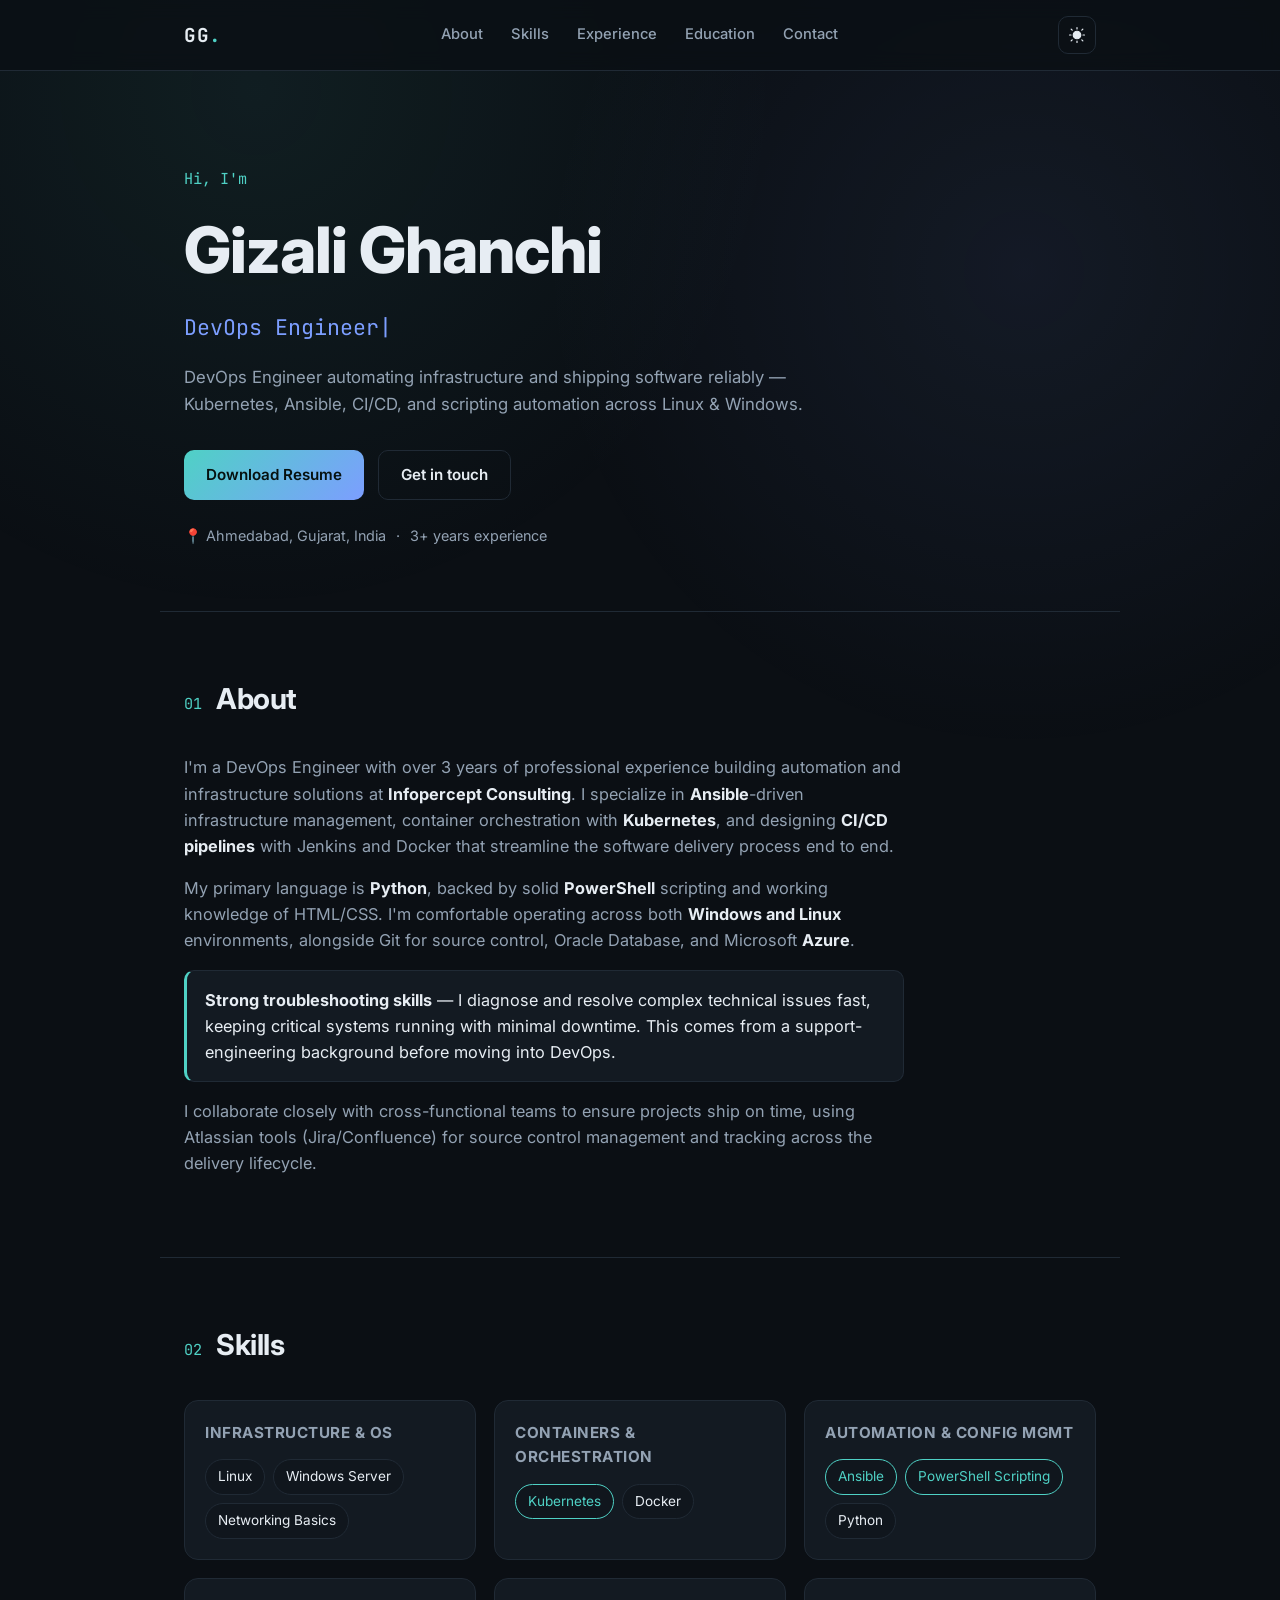
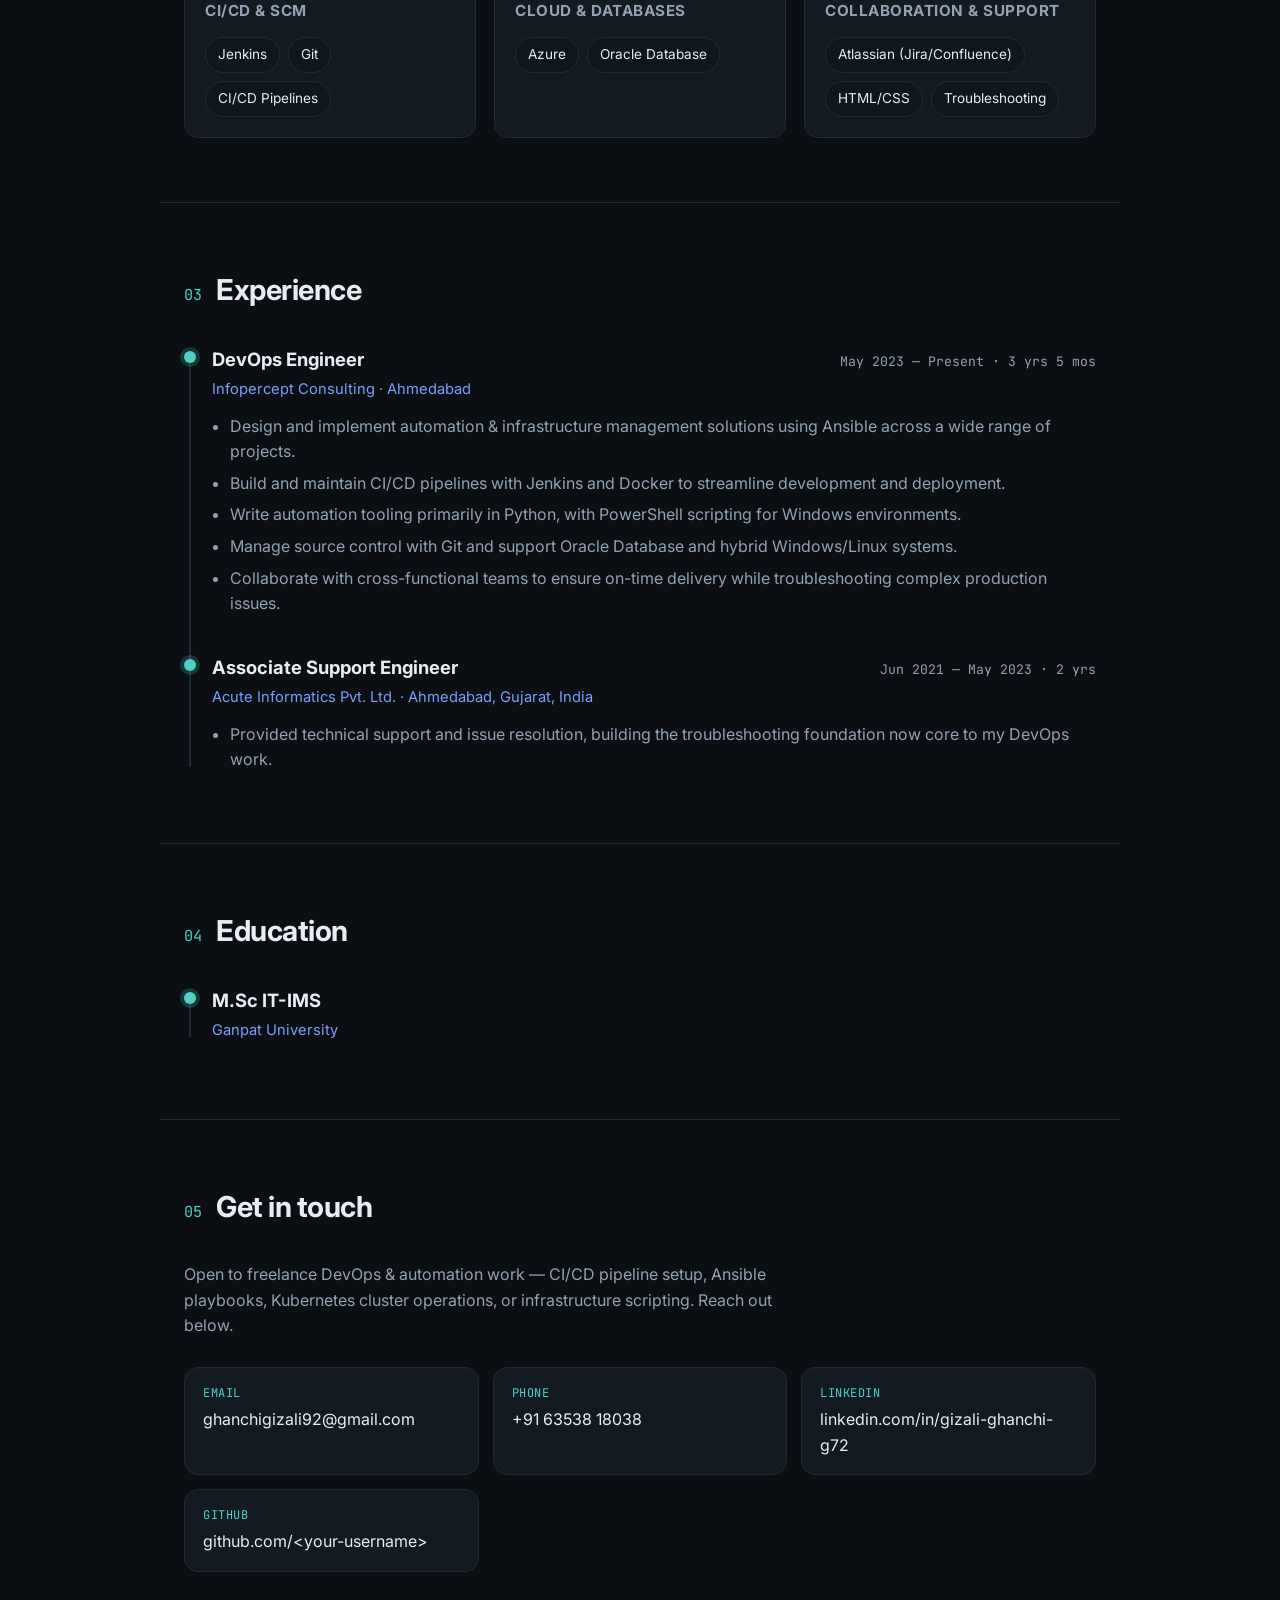
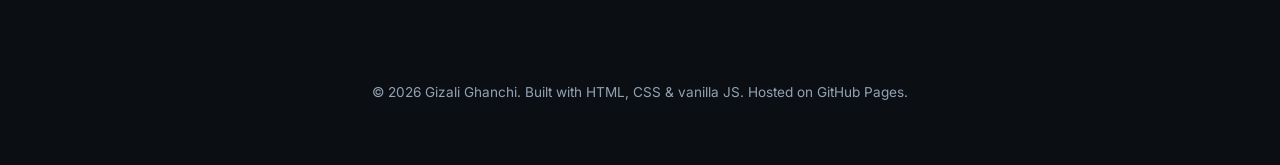
==== index.html @ 367d2f90 "Added portfolio" ====
<!DOCTYPE html>
<html lang="en">
<head>
<meta charset="UTF-8">
<meta name="viewport" content="width=device-width, initial-scale=1.0">
<title>Gizali Ghanchi — DevOps Engineer</title>
<meta name="description" content="Gizali Ghanchi — DevOps Engineer specializing in Kubernetes, Ansible, CI/CD and infrastructure automation.">
<link rel="icon" href="data:,">
<link rel="preconnect" href="https://fonts.googleapis.com">
<link rel="preconnect" href="https://fonts.gstatic.com" crossorigin>
<link href="https://fonts.googleapis.com/css2?family=Inter:wght@400;500;600;700;800&family=JetBrains+Mono:wght@500&display=swap" rel="stylesheet">
<link rel="stylesheet" href="style.css">
</head>
<body>

<div class="bg-grid" aria-hidden="true"></div>

<header class="nav" id="nav">
  <div class="nav-inner">
    <a href="#top" class="logo">GG<span class="dot">.</span></a>
    <nav class="links" id="navLinks">
      <a href="#about">About</a>
      <a href="#skills">Skills</a>
      <a href="#experience">Experience</a>
      <a href="#education">Education</a>
      <a href="#contact">Contact</a>
    </nav>
    <div class="nav-actions">
      <button class="theme-toggle" id="themeToggle" aria-label="Toggle theme" title="Toggle theme">
        <svg class="icon-sun" viewBox="0 0 24 24" width="18" height="18"><path fill="currentColor" d="M12 4V2m0 20v-2M4 12H2m20 0h-2M5.6 5.6L4.2 4.2m15.6 15.6-1.4-1.4M5.6 18.4l-1.4 1.4M19.8 4.2l-1.4 1.4M12 17a5 5 0 1 0 0-10 5 5 0 0 0 0 10Z" stroke="currentColor" stroke-width="1.6" fill="none" stroke-linecap="round"/></svg>
        <svg class="icon-moon" viewBox="0 0 24 24" width="18" height="18"><path fill="currentColor" d="M21 12.8A9 9 0 1 1 11.2 3a7 7 0 0 0 9.8 9.8Z"/></svg>
      </button>
      <button class="hamburger" id="hamburger" aria-label="Menu">
        <span></span><span></span><span></span>
      </button>
    </div>
  </div>
</header>

<main>
  <section class="hero" id="top">
    <div class="hero-inner">
      <p class="eyebrow reveal">Hi, I'm</p>
      <h1 class="reveal">Gizali Ghanchi</h1>
      <p class="role reveal">
        <span class="typed" id="typed"></span><span class="cursor">|</span>
      </p>
      <p class="tagline reveal">
        DevOps Engineer automating infrastructure and shipping software reliably —
        Kubernetes, Ansible, CI/CD, and scripting automation across Linux &amp; Windows.
      </p>
      <div class="hero-actions reveal">
        <a href="assets/resume.pdf" class="btn btn-primary" download>Download Resume</a>
        <a href="#contact" class="btn btn-ghost">Get in touch</a>
      </div>
      <div class="hero-meta reveal">
        <span>📍 Ahmedabad, Gujarat, India</span>
        <span>·</span>
        <span>3+ years experience</span>
      </div>
    </div>
  </section>

  <section class="section" id="about">
    <div class="section-head reveal">
      <span class="section-num">01</span>
      <h2>About</h2>
    </div>
    <div class="about-grid reveal">
      <p>
        I'm a DevOps Engineer with over 3 years of professional experience building automation
        and infrastructure solutions at <strong>Infopercept Consulting</strong>. I specialize in
        <strong>Ansible</strong>-driven infrastructure management, container orchestration with
        <strong>Kubernetes</strong>, and designing <strong>CI/CD pipelines</strong> with Jenkins and
        Docker that streamline the software delivery process end to end.
      </p>
      <p>
        My primary language is <strong>Python</strong>, backed by solid <strong>PowerShell</strong>
        scripting and working knowledge of HTML/CSS. I'm comfortable operating across both
        <strong>Windows and Linux</strong> environments, alongside Git for source control, Oracle
        Database, and Microsoft <strong>Azure</strong>.
      </p>
      <p class="highlight-box">
        <strong>Strong troubleshooting skills</strong> — I diagnose and resolve complex technical
        issues fast, keeping critical systems running with minimal downtime. This comes from a
        support-engineering background before moving into DevOps.
      </p>
      <p>
        I collaborate closely with cross-functional teams to ensure projects ship on time, using
        Atlassian tools (Jira/Confluence) for source control management and tracking across the
        delivery lifecycle.
      </p>
    </div>
  </section>

  <section class="section" id="skills">
    <div class="section-head reveal">
      <span class="section-num">02</span>
      <h2>Skills</h2>
    </div>
    <div class="skills-grid">
      <div class="skill-card reveal">
        <h3>Infrastructure &amp; OS</h3>
        <div class="pills">
          <span class="pill">Linux</span>
          <span class="pill">Windows Server</span>
          <span class="pill">Networking Basics</span>
        </div>
      </div>
      <div class="skill-card reveal">
        <h3>Containers &amp; Orchestration</h3>
        <div class="pills">
          <span class="pill pill-top">Kubernetes</span>
          <span class="pill">Docker</span>
        </div>
      </div>
      <div class="skill-card reveal">
        <h3>Automation &amp; Config Mgmt</h3>
        <div class="pills">
          <span class="pill pill-top">Ansible</span>
          <span class="pill pill-top">PowerShell Scripting</span>
          <span class="pill">Python</span>
        </div>
      </div>
      <div class="skill-card reveal">
        <h3>CI/CD &amp; SCM</h3>
        <div class="pills">
          <span class="pill">Jenkins</span>
          <span class="pill">Git</span>
          <span class="pill">CI/CD Pipelines</span>
        </div>
      </div>
      <div class="skill-card reveal">
        <h3>Cloud &amp; Databases</h3>
        <div class="pills">
          <span class="pill">Azure</span>
          <span class="pill">Oracle Database</span>
        </div>
      </div>
      <div class="skill-card reveal">
        <h3>Collaboration &amp; Support</h3>
        <div class="pills">
          <span class="pill">Atlassian (Jira/Confluence)</span>
          <span class="pill">HTML/CSS</span>
          <span class="pill">Troubleshooting</span>
        </div>
      </div>
    </div>
  </section>

  <section class="section" id="experience">
    <div class="section-head reveal">
      <span class="section-num">03</span>
      <h2>Experience</h2>
    </div>
    <div class="timeline">
      <div class="timeline-item reveal">
        <div class="timeline-dot"></div>
        <div class="timeline-content">
          <div class="timeline-top">
            <h3>DevOps Engineer</h3>
            <span class="timeline-date">May 2023 — Present · 3 yrs 5 mos</span>
          </div>
          <p class="timeline-org">Infopercept Consulting · Ahmedabad</p>
          <ul>
            <li>Design and implement automation &amp; infrastructure management solutions using Ansible across a wide range of projects.</li>
            <li>Build and maintain CI/CD pipelines with Jenkins and Docker to streamline development and deployment.</li>
            <li>Write automation tooling primarily in Python, with PowerShell scripting for Windows environments.</li>
            <li>Manage source control with Git and support Oracle Database and hybrid Windows/Linux systems.</li>
            <li>Collaborate with cross-functional teams to ensure on-time delivery while troubleshooting complex production issues.</li>
          </ul>
        </div>
      </div>
      <div class="timeline-item reveal">
        <div class="timeline-dot"></div>
        <div class="timeline-content">
          <div class="timeline-top">
            <h3>Associate Support Engineer</h3>
            <span class="timeline-date">Jun 2021 — May 2023 · 2 yrs</span>
          </div>
          <p class="timeline-org">Acute Informatics Pvt. Ltd. · Ahmedabad, Gujarat, India</p>
          <ul>
            <li>Provided technical support and issue resolution, building the troubleshooting foundation now core to my DevOps work.</li>
          </ul>
        </div>
      </div>
    </div>
  </section>

  <section class="section" id="education">
    <div class="section-head reveal">
      <span class="section-num">04</span>
      <h2>Education</h2>
    </div>
    <div class="timeline">
      <div class="timeline-item reveal">
        <div class="timeline-dot"></div>
        <div class="timeline-content">
          <div class="timeline-top">
            <h3>M.Sc IT-IMS</h3>
          </div>
          <p class="timeline-org">Ganpat University</p>
        </div>
      </div>
    </div>
  </section>

  <section class="section contact-section" id="contact">
    <div class="section-head reveal">
      <span class="section-num">05</span>
      <h2>Get in touch</h2>
    </div>
    <div class="contact-grid reveal">
      <p>
        Open to freelance DevOps &amp; automation work — CI/CD pipeline setup, Ansible playbooks,
        Kubernetes cluster operations, or infrastructure scripting. Reach out below.
      </p>
      <div class="contact-links">
        <a href="mailto:ghanchigizali92@gmail.com" class="contact-link">
          <span class="contact-label">Email</span>
          <span>ghanchigizali92@gmail.com</span>
        </a>
        <a href="tel:+916353818038" class="contact-link">
          <span class="contact-label">Phone</span>
          <span>+91 63538 18038</span>
        </a>
        <a href="https://www.linkedin.com/in/gizali-ghanchi-g72" target="_blank" rel="noopener" class="contact-link">
          <span class="contact-label">LinkedIn</span>
          <span>linkedin.com/in/gizali-ghanchi-g72</span>
        </a>
        <a href="https://github.com/" target="_blank" rel="noopener" class="contact-link">
          <span class="contact-label">GitHub</span>
          <span>github.com/&lt;your-username&gt;</span>
        </a>
      </div>
    </div>
  </section>
</main>

<footer class="footer">
  <p>© <span id="year"></span> Gizali Ghanchi. Built with HTML, CSS &amp; vanilla JS. Hosted on GitHub Pages.</p>
</footer>

<script src="script.js"></script>
</body>
</html>
---- style.css ----
:root {
  --bg: #0b0f14;
  --bg-alt: #10161d;
  --surface: #131a22;
  --border: #202a35;
  --text: #e7edf3;
  --text-dim: #93a2b3;
  --accent: #4fd1c5;
  --accent-2: #7c9eff;
  --radius: 14px;
  --max-width: 960px;
  --font: 'Inter', system-ui, -apple-system, Segoe UI, sans-serif;
  --mono: 'JetBrains Mono', 'Courier New', monospace;
}

[data-theme="light"] {
  --bg: #f7f9fb;
  --bg-alt: #ffffff;
  --surface: #ffffff;
  --border: #e2e8f0;
  --text: #12181f;
  --text-dim: #57687a;
  --accent: #0f9d8e;
  --accent-2: #3f5fd1;
}

* { box-sizing: border-box; }

html { scroll-behavior: smooth; }

body {
  margin: 0;
  background: var(--bg);
  color: var(--text);
  font-family: var(--font);
  line-height: 1.6;
  transition: background .25s ease, color .25s ease;
}

.bg-grid {
  position: fixed;
  inset: 0;
  z-index: -1;
  background-image:
    radial-gradient(circle at 20% 10%, rgba(79,209,197,.08), transparent 40%),
    radial-gradient(circle at 80% 30%, rgba(124,158,255,.08), transparent 40%);
  pointer-events: none;
}

a { color: inherit; text-decoration: none; }

/* Nav */
.nav {
  position: sticky;
  top: 0;
  z-index: 50;
  backdrop-filter: blur(10px);
  background: color-mix(in srgb, var(--bg) 80%, transparent);
  border-bottom: 1px solid var(--border);
}

.nav-inner {
  max-width: var(--max-width);
  margin: 0 auto;
  padding: 16px 24px;
  display: flex;
  align-items: center;
  justify-content: space-between;
}

.logo {
  font-family: var(--mono);
  font-weight: 700;
  font-size: 1.2rem;
  letter-spacing: .5px;
}

.logo .dot { color: var(--accent); }

.links {
  display: flex;
  gap: 28px;
}

.links a {
  font-size: .92rem;
  font-weight: 500;
  color: var(--text-dim);
  transition: color .2s ease;
}

.links a:hover { color: var(--text); }

.nav-actions { display: flex; align-items: center; gap: 8px; }

.theme-toggle, .hamburger {
  background: transparent;
  border: 1px solid var(--border);
  border-radius: 10px;
  width: 38px;
  height: 38px;
  display: flex;
  align-items: center;
  justify-content: center;
  cursor: pointer;
  color: var(--text);
}

.theme-toggle .icon-moon { display: none; }
[data-theme="light"] .theme-toggle .icon-sun { display: none; }
[data-theme="light"] .theme-toggle .icon-moon { display: block; }

.hamburger { display: none; flex-direction: column; gap: 4px; }
.hamburger span {
  width: 18px;
  height: 2px;
  background: var(--text);
  border-radius: 2px;
}

/* Hero */
.hero {
  max-width: var(--max-width);
  margin: 0 auto;
  padding: 96px 24px 64px;
}

.eyebrow {
  font-family: var(--mono);
  color: var(--accent);
  font-size: .95rem;
  margin: 0 0 8px;
}

.hero h1 {
  font-size: clamp(2.4rem, 6vw, 4rem);
  font-weight: 800;
  margin: 0 0 8px;
  letter-spacing: -1px;
}

.role {
  font-family: var(--mono);
  font-size: clamp(1rem, 2.4vw, 1.35rem);
  color: var(--accent-2);
  min-height: 1.6em;
  margin: 0 0 20px;
}

.cursor {
  animation: blink 1s step-end infinite;
  color: var(--accent-2);
}

@keyframes blink { 50% { opacity: 0; } }

.tagline {
  max-width: 620px;
  color: var(--text-dim);
  font-size: 1.05rem;
}

.hero-actions {
  display: flex;
  gap: 14px;
  margin: 32px 0 24px;
  flex-wrap: wrap;
}

.btn {
  padding: 12px 22px;
  border-radius: 10px;
  font-weight: 600;
  font-size: .95rem;
  transition: transform .15s ease, box-shadow .15s ease, background .15s ease;
  display: inline-flex;
  align-items: center;
  gap: 8px;
}

.btn-primary {
  background: linear-gradient(135deg, var(--accent), var(--accent-2));
  color: #06110f;
}

.btn-primary:hover { transform: translateY(-2px); box-shadow: 0 10px 24px -8px rgba(79,209,197,.5); }

.btn-ghost {
  border: 1px solid var(--border);
  color: var(--text);
}

.btn-ghost:hover { border-color: var(--accent); color: var(--accent); }

.hero-meta {
  display: flex;
  gap: 10px;
  color: var(--text-dim);
  font-size: .9rem;
  flex-wrap: wrap;
}

/* Sections */
.section {
  max-width: var(--max-width);
  margin: 0 auto;
  padding: 64px 24px;
  border-top: 1px solid var(--border);
}

.section-head {
  display: flex;
  align-items: baseline;
  gap: 14px;
  margin-bottom: 32px;
}

.section-num {
  font-family: var(--mono);
  color: var(--accent);
  font-size: .95rem;
}

.section-head h2 {
  font-size: 1.8rem;
  margin: 0;
  letter-spacing: -.5px;
}

.about-grid p {
  color: var(--text-dim);
  max-width: 720px;
  font-size: 1.02rem;
}

.about-grid strong { color: var(--text); }

.highlight-box {
  background: var(--surface);
  border: 1px solid var(--border);
  border-left: 3px solid var(--accent);
  border-radius: 10px;
  padding: 16px 18px;
  color: var(--text) !important;
}

/* Skills */
.skills-grid {
  display: grid;
  grid-template-columns: repeat(auto-fit, minmax(230px, 1fr));
  gap: 18px;
}

.skill-card {
  background: var(--surface);
  border: 1px solid var(--border);
  border-radius: var(--radius);
  padding: 20px;
  transition: transform .2s ease, border-color .2s ease;
}

.skill-card:hover {
  transform: translateY(-3px);
  border-color: var(--accent);
}

.skill-card h3 {
  font-size: .95rem;
  margin: 0 0 14px;
  color: var(--text-dim);
  text-transform: uppercase;
  letter-spacing: .5px;
}

.pills { display: flex; flex-wrap: wrap; gap: 8px; }

.pill {
  font-size: .85rem;
  padding: 6px 12px;
  border-radius: 999px;
  background: var(--bg-alt);
  border: 1px solid var(--border);
}

.pill-top {
  border-color: var(--accent);
  color: var(--accent);
}

/* Timeline */
.timeline {
  position: relative;
  padding-left: 28px;
}

.timeline::before {
  content: '';
  position: absolute;
  left: 5px;
  top: 6px;
  bottom: 6px;
  width: 2px;
  background: var(--border);
}

.timeline-item {
  position: relative;
  margin-bottom: 36px;
}

.timeline-item:last-child { margin-bottom: 0; }

.timeline-dot {
  position: absolute;
  left: -28px;
  top: 6px;
  width: 12px;
  height: 12px;
  border-radius: 50%;
  background: var(--accent);
  box-shadow: 0 0 0 4px color-mix(in srgb, var(--accent) 20%, transparent);
}

.timeline-top {
  display: flex;
  justify-content: space-between;
  flex-wrap: wrap;
  gap: 8px;
  align-items: baseline;
}

.timeline-top h3 { margin: 0; font-size: 1.15rem; }

.timeline-date {
  font-family: var(--mono);
  font-size: .82rem;
  color: var(--text-dim);
  white-space: nowrap;
}

.timeline-org {
  color: var(--accent-2);
  font-size: .92rem;
  margin: 4px 0 12px;
}

.timeline-content ul {
  margin: 0;
  padding-left: 18px;
  color: var(--text-dim);
}

.timeline-content li { margin-bottom: 6px; }

/* Contact */
.contact-grid p {
  color: var(--text-dim);
  max-width: 640px;
  margin-bottom: 28px;
}

.contact-links {
  display: grid;
  grid-template-columns: repeat(auto-fit, minmax(220px, 1fr));
  gap: 14px;
}

.contact-link {
  background: var(--surface);
  border: 1px solid var(--border);
  border-radius: var(--radius);
  padding: 16px 18px;
  display: flex;
  flex-direction: column;
  gap: 4px;
  transition: transform .2s ease, border-color .2s ease;
}

.contact-link:hover {
  transform: translateY(-3px);
  border-color: var(--accent);
}

.contact-label {
  font-family: var(--mono);
  font-size: .75rem;
  text-transform: uppercase;
  letter-spacing: .5px;
  color: var(--accent);
}

.footer {
  text-align: center;
  padding: 32px 24px 48px;
  color: var(--text-dim);
  font-size: .85rem;
}

/* Reveal animation */
.reveal {
  opacity: 0;
  transform: translateY(16px);
  transition: opacity .6s ease, transform .6s ease;
}

.reveal.visible {
  opacity: 1;
  transform: translateY(0);
}

/* Responsive */
@media (max-width: 720px) {
  .links {
    position: fixed;
    top: 70px;
    left: 16px;
    right: 16px;
    background: var(--bg-alt);
    border: 1px solid var(--border);
    border-radius: var(--radius);
    flex-direction: column;
    padding: 16px;
    gap: 4px;
    transform: translateY(-12px);
    opacity: 0;
    pointer-events: none;
    transition: transform .2s ease, opacity .2s ease;
  }
  .links.open {
    transform: translateY(0);
    opacity: 1;
    pointer-events: auto;
  }
  .links a { padding: 10px 8px; }
  .hamburger { display: flex; }
}
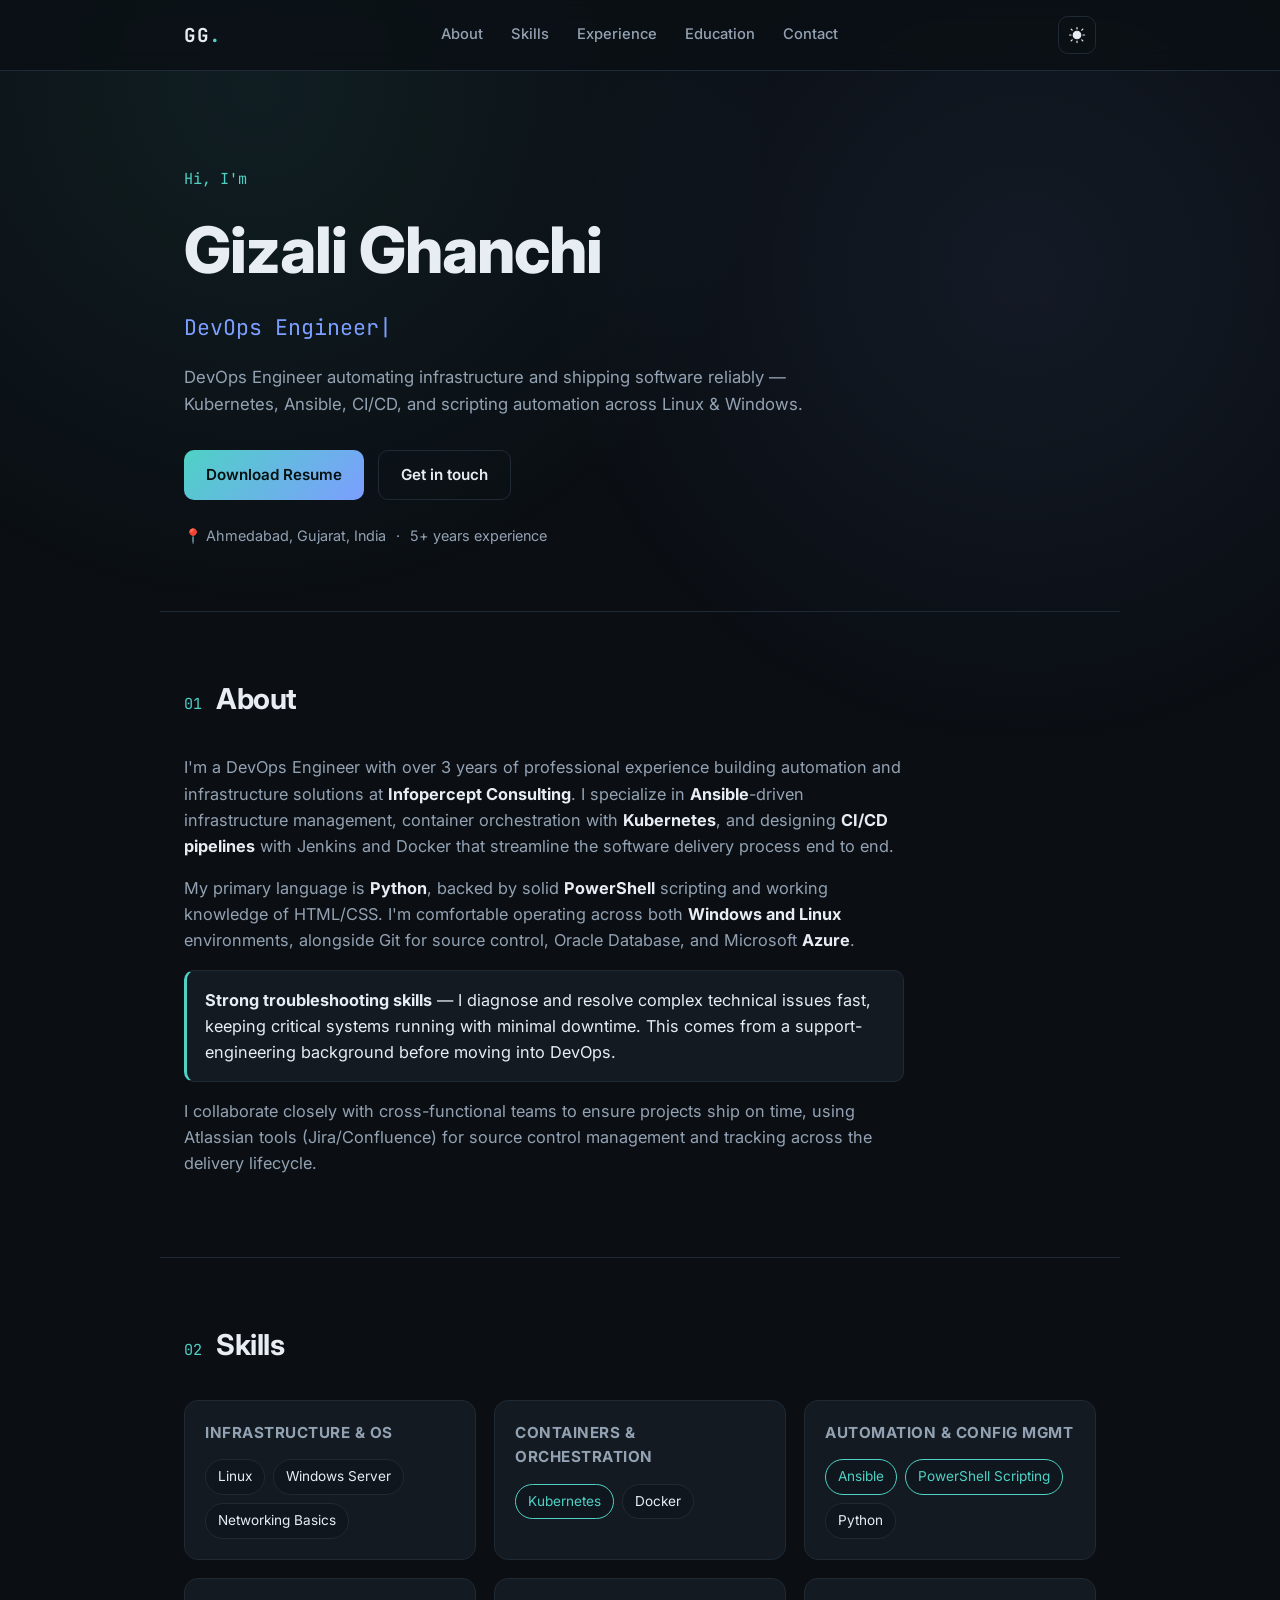
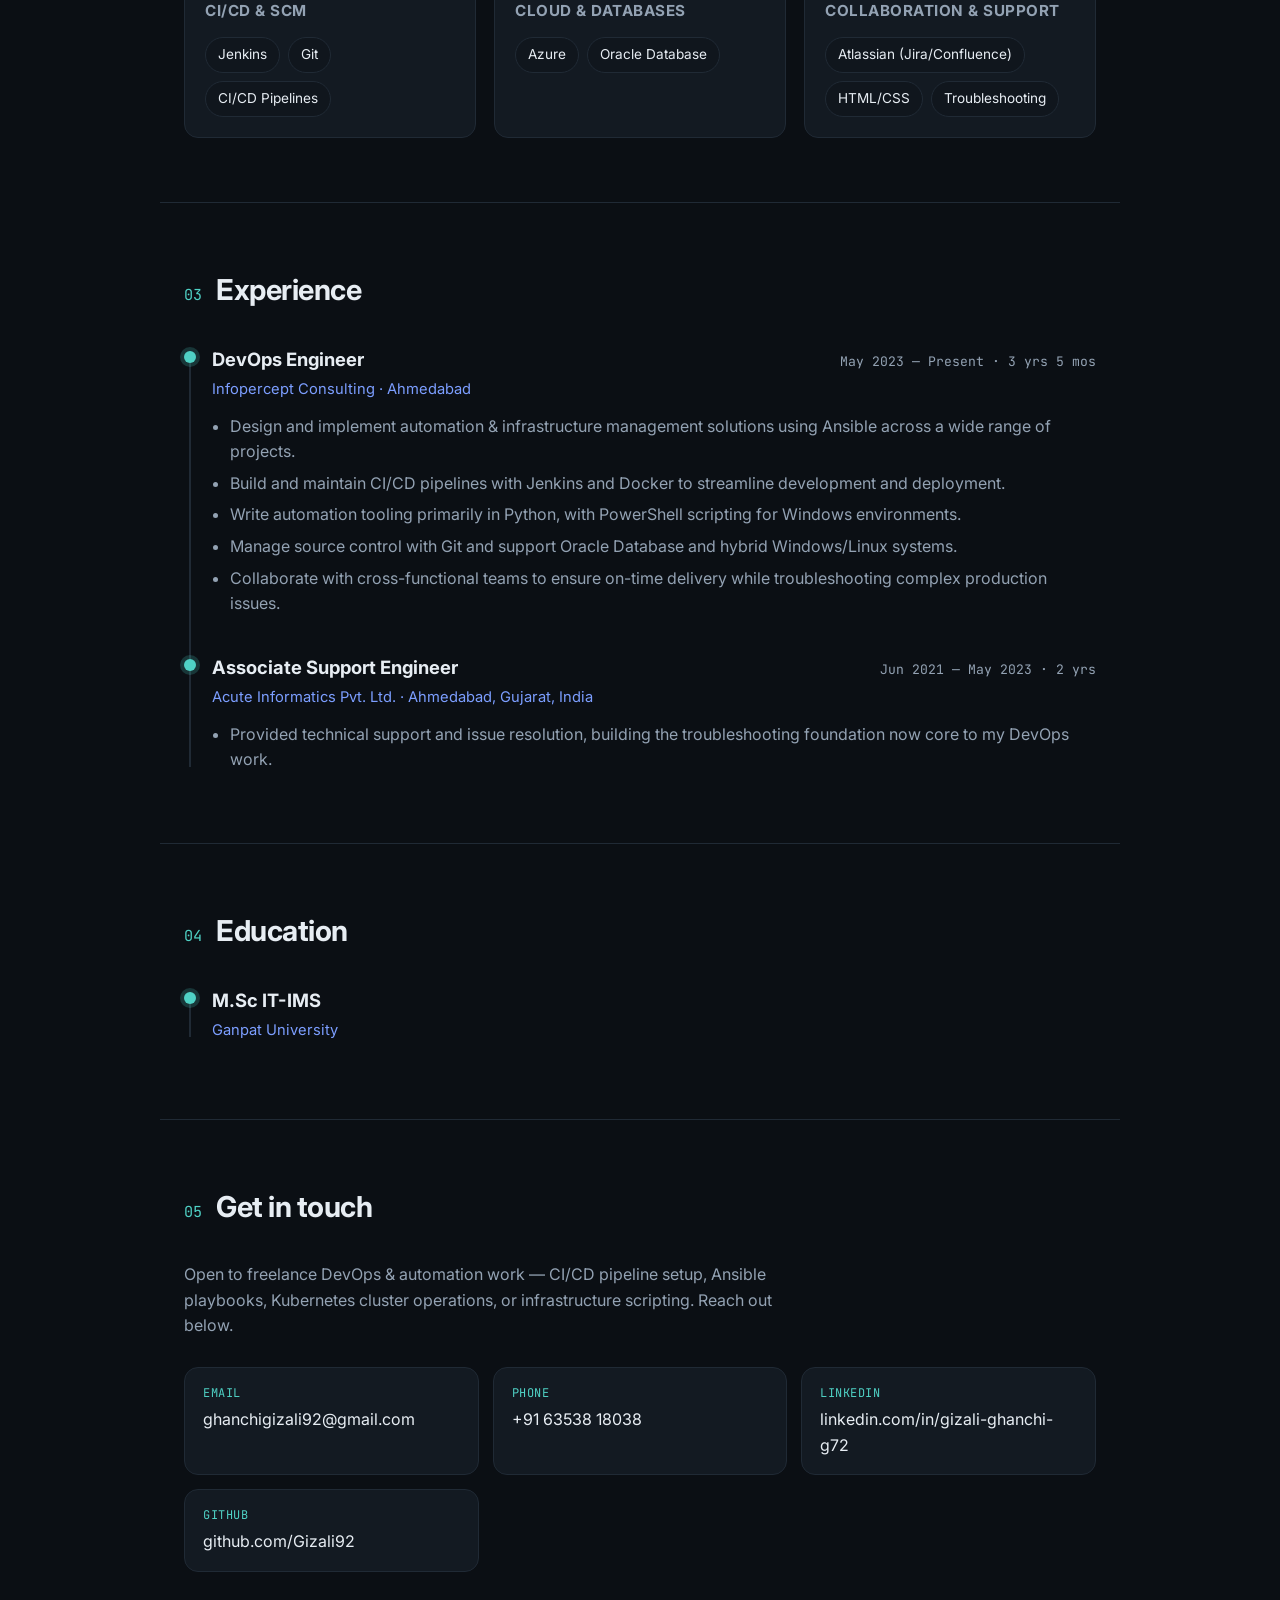
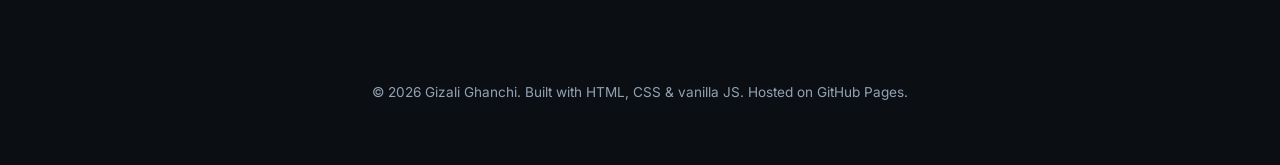
==== commit 691fdcaa: "fixed a few things" ====
--- a/index.html
+++ b/index.html
@@ -56,7 +56,7 @@
       <div class="hero-meta reveal">
         <span>📍 Ahmedabad, Gujarat, India</span>
         <span>·</span>
-        <span>3+ years experience</span>
+        <span>5+ years experience</span>
       </div>
     </div>
   </section>
@@ -230,7 +230,7 @@
         </a>
         <a href="https://github.com/" target="_blank" rel="noopener" class="contact-link">
           <span class="contact-label">GitHub</span>
-          <span>github.com/&lt;your-username&gt;</span>
+          <span>github.com/Gizali92</span>
         </a>
       </div>
     </div>
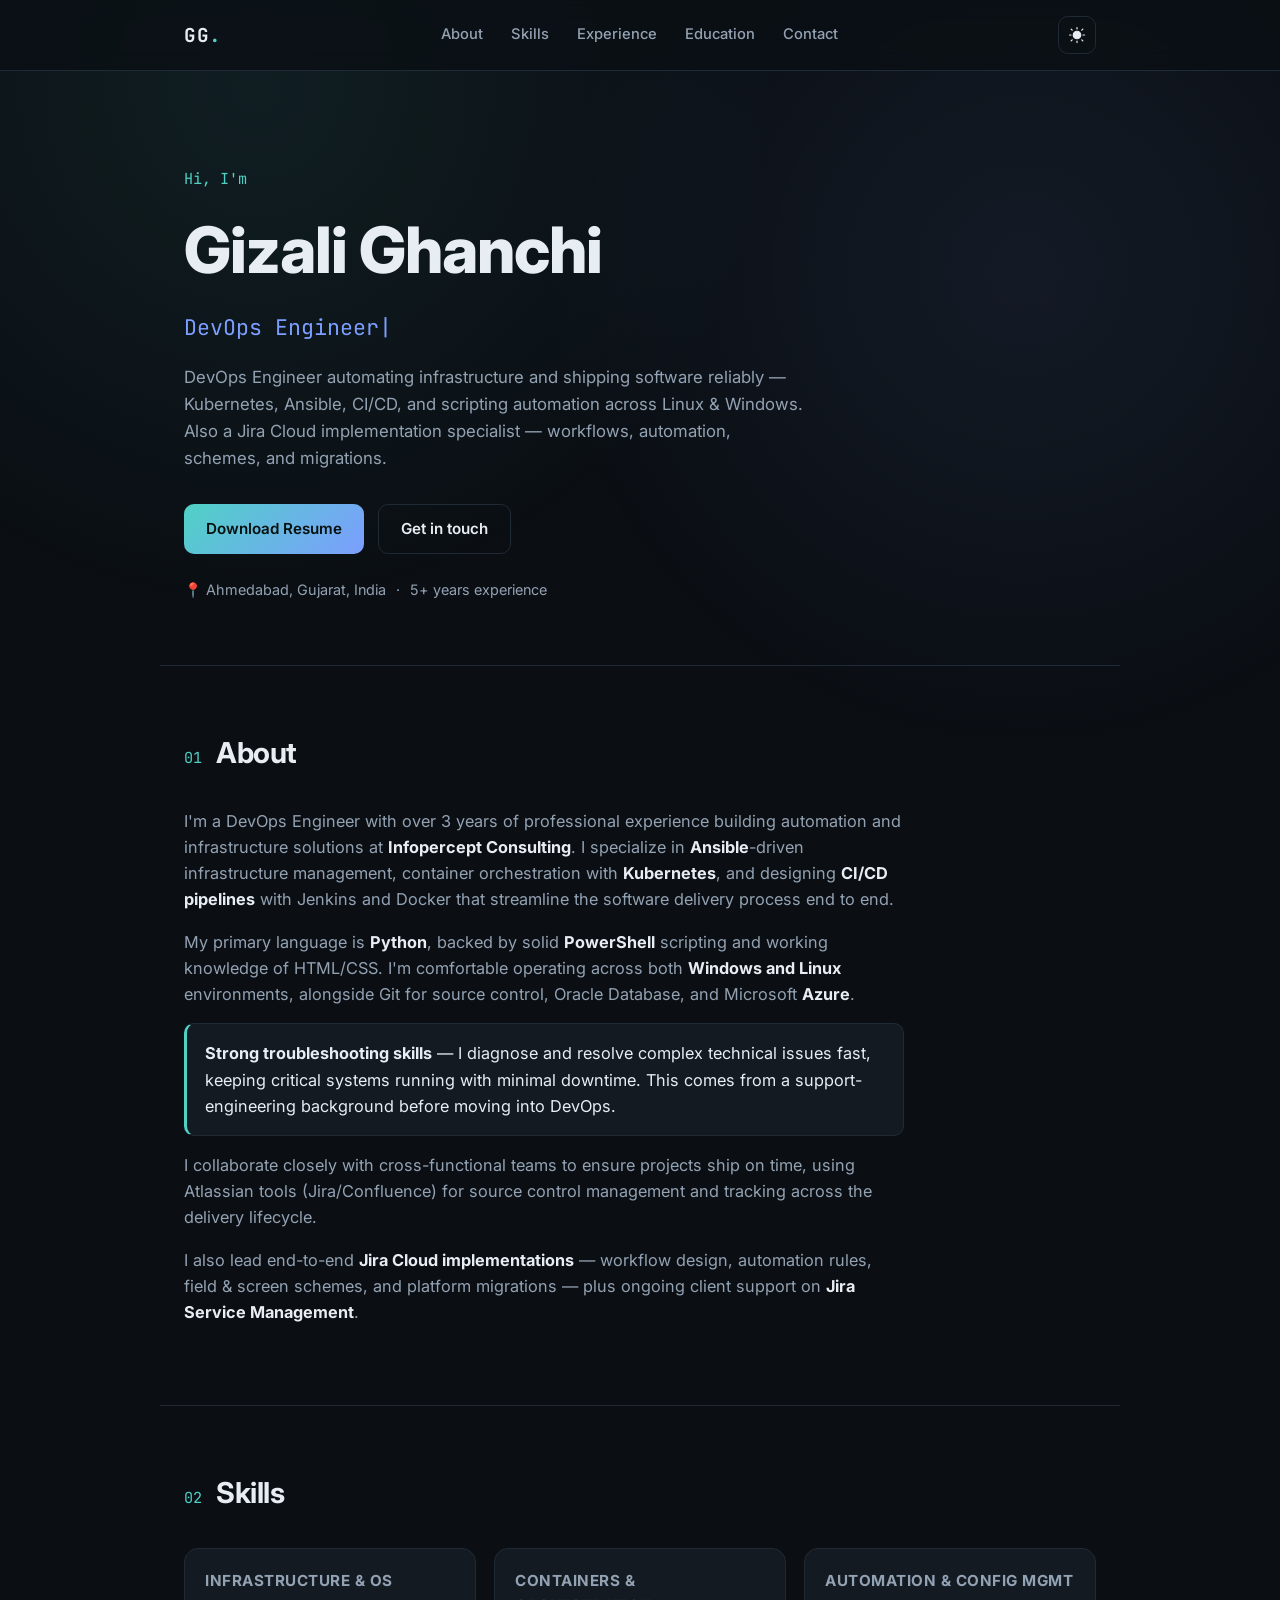
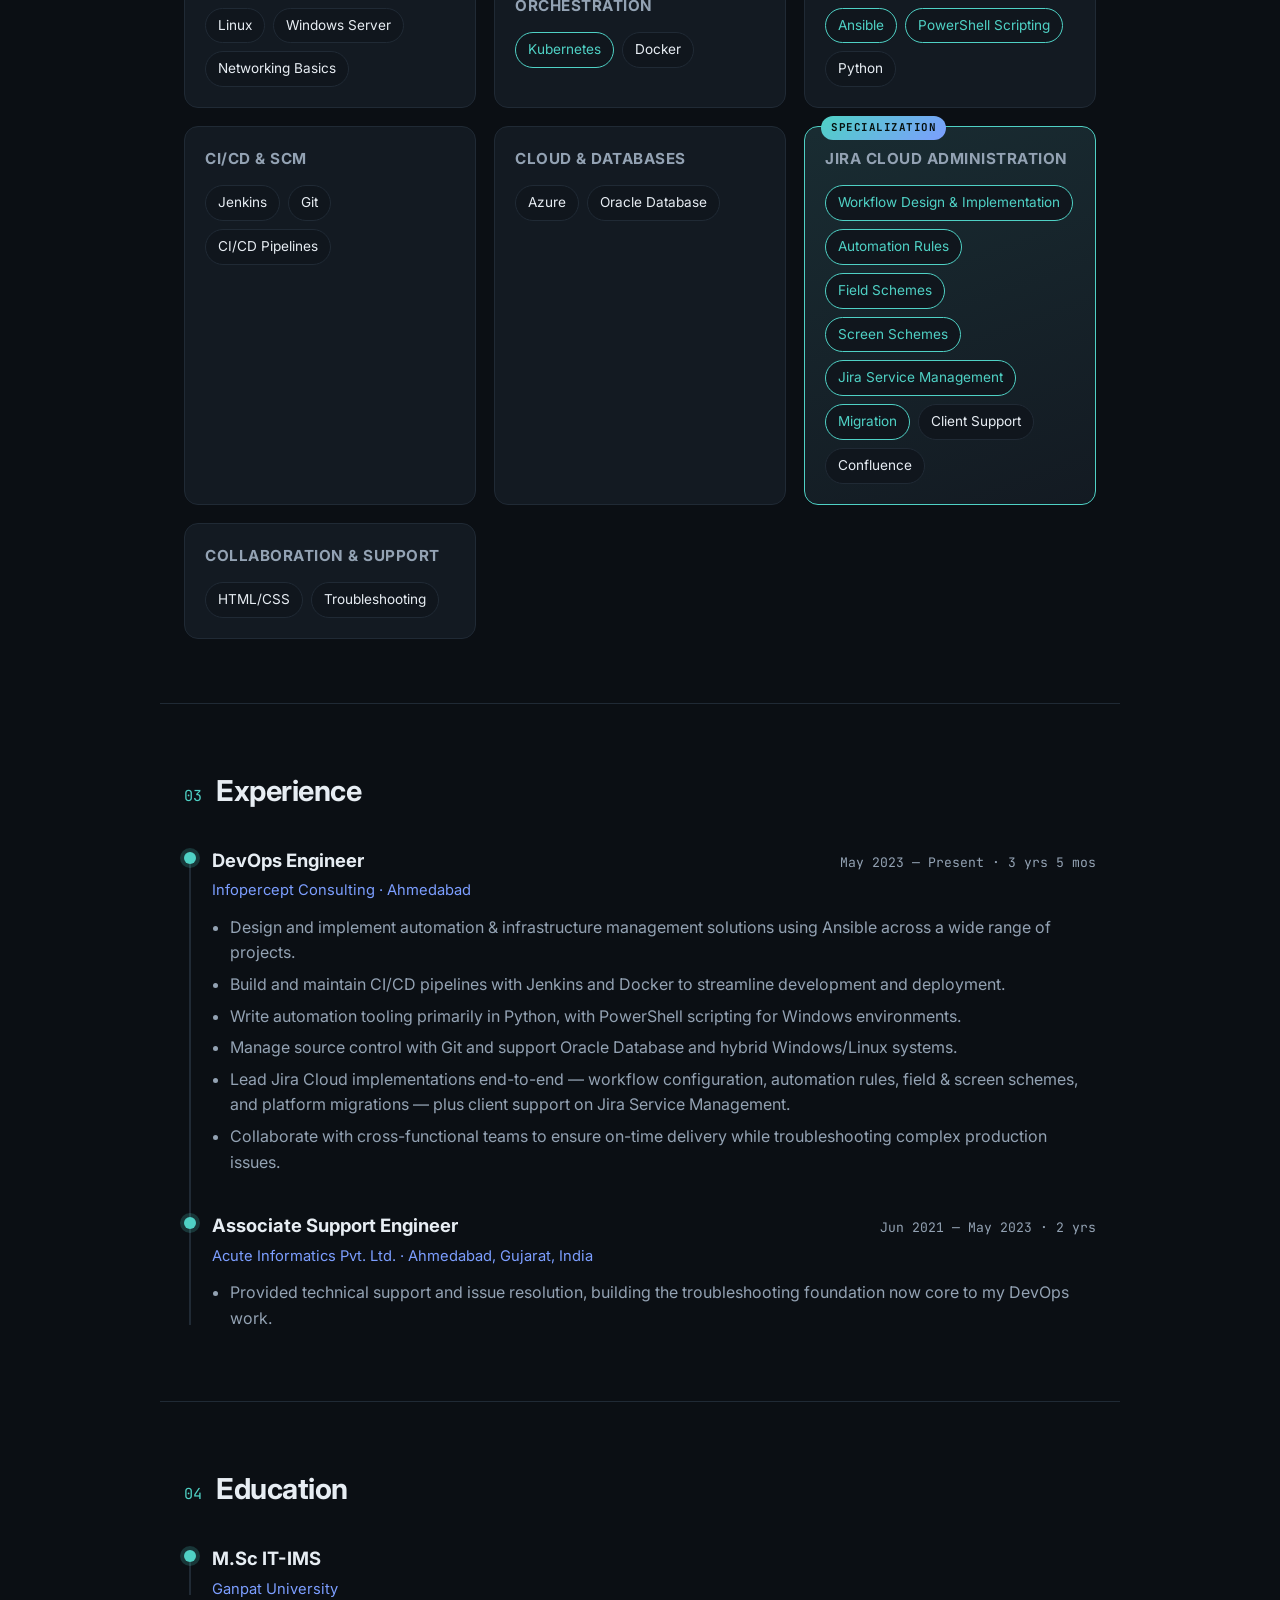
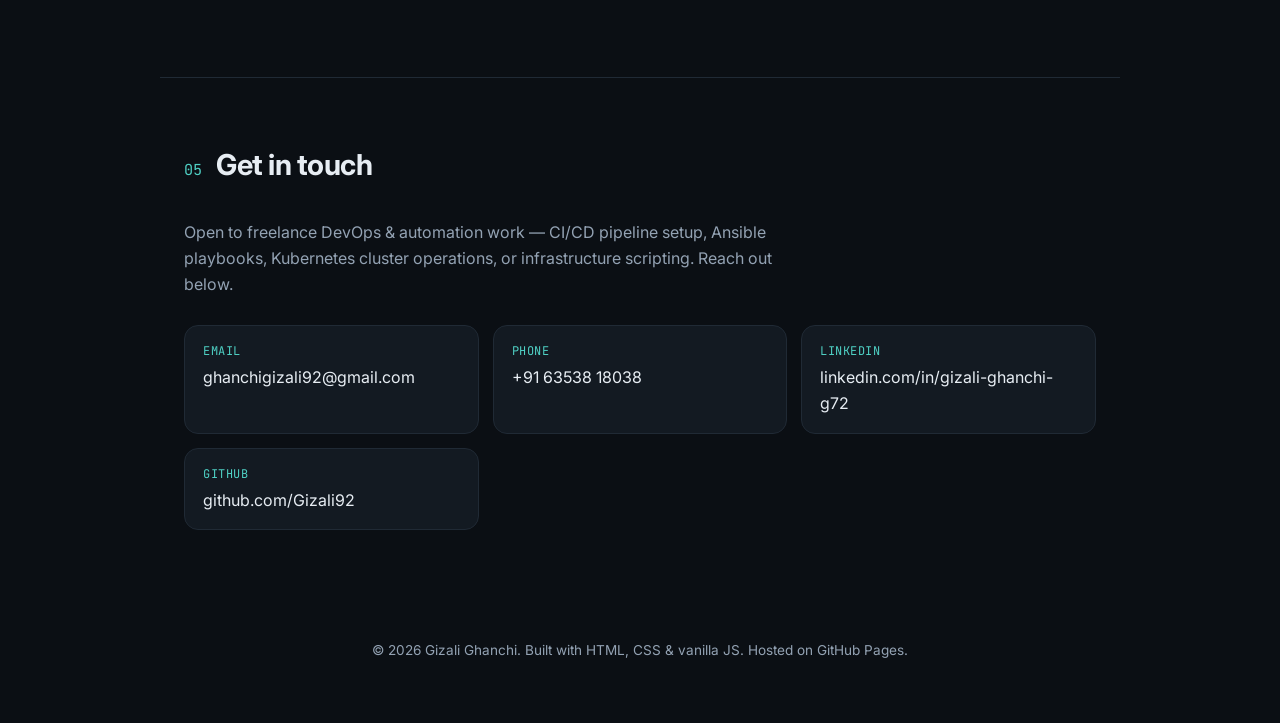
==== commit a690936e: "Highlight Jira Cloud implementation expertise Add a featured skill card for Jira Cloud administratio" ====
--- a/index.html
+++ b/index.html
@@ -48,6 +48,7 @@
       <p class="tagline reveal">
         DevOps Engineer automating infrastructure and shipping software reliably —
         Kubernetes, Ansible, CI/CD, and scripting automation across Linux &amp; Windows.
+        Also a Jira Cloud implementation specialist — workflows, automation, schemes, and migrations.
       </p>
       <div class="hero-actions reveal">
         <a href="assets/resume.pdf" class="btn btn-primary" download>Download Resume</a>
@@ -90,6 +91,11 @@
         Atlassian tools (Jira/Confluence) for source control management and tracking across the
         delivery lifecycle.
       </p>
+      <p>
+        I also lead end-to-end <strong>Jira Cloud implementations</strong> — workflow design,
+        automation rules, field &amp; screen schemes, and platform migrations — plus ongoing
+        client support on <strong>Jira Service Management</strong>.
+      </p>
     </div>
   </section>
 
@@ -137,10 +143,23 @@
           <span class="pill">Oracle Database</span>
         </div>
       </div>
+      <div class="skill-card skill-card-featured reveal">
+        <div class="skill-card-badge">Specialization</div>
+        <h3>Jira Cloud Administration</h3>
+        <div class="pills">
+          <span class="pill pill-top">Workflow Design &amp; Implementation</span>
+          <span class="pill pill-top">Automation Rules</span>
+          <span class="pill pill-top">Field Schemes</span>
+          <span class="pill pill-top">Screen Schemes</span>
+          <span class="pill pill-top">Jira Service Management</span>
+          <span class="pill pill-top">Migration</span>
+          <span class="pill">Client Support</span>
+          <span class="pill">Confluence</span>
+        </div>
+      </div>
       <div class="skill-card reveal">
         <h3>Collaboration &amp; Support</h3>
         <div class="pills">
-          <span class="pill">Atlassian (Jira/Confluence)</span>
           <span class="pill">HTML/CSS</span>
           <span class="pill">Troubleshooting</span>
         </div>
@@ -167,6 +186,7 @@
             <li>Build and maintain CI/CD pipelines with Jenkins and Docker to streamline development and deployment.</li>
             <li>Write automation tooling primarily in Python, with PowerShell scripting for Windows environments.</li>
             <li>Manage source control with Git and support Oracle Database and hybrid Windows/Linux systems.</li>
+            <li>Lead Jira Cloud implementations end-to-end — workflow configuration, automation rules, field &amp; screen schemes, and platform migrations — plus client support on Jira Service Management.</li>
             <li>Collaborate with cross-functional teams to ensure on-time delivery while troubleshooting complex production issues.</li>
           </ul>
         </div>
--- a/style.css
+++ b/style.css
@@ -262,6 +262,27 @@
 .skill-card:hover {
   transform: translateY(-3px);
   border-color: var(--accent);
+}
+
+.skill-card-featured {
+  position: relative;
+  border-color: var(--accent);
+  background: linear-gradient(160deg, color-mix(in srgb, var(--accent) 10%, var(--surface)), var(--surface));
+}
+
+.skill-card-badge {
+  position: absolute;
+  top: -11px;
+  left: 16px;
+  background: linear-gradient(135deg, var(--accent), var(--accent-2));
+  color: #06110f;
+  font-family: var(--mono);
+  font-size: .68rem;
+  font-weight: 700;
+  letter-spacing: .5px;
+  text-transform: uppercase;
+  padding: 3px 10px;
+  border-radius: 999px;
 }
 
 .skill-card h3 {
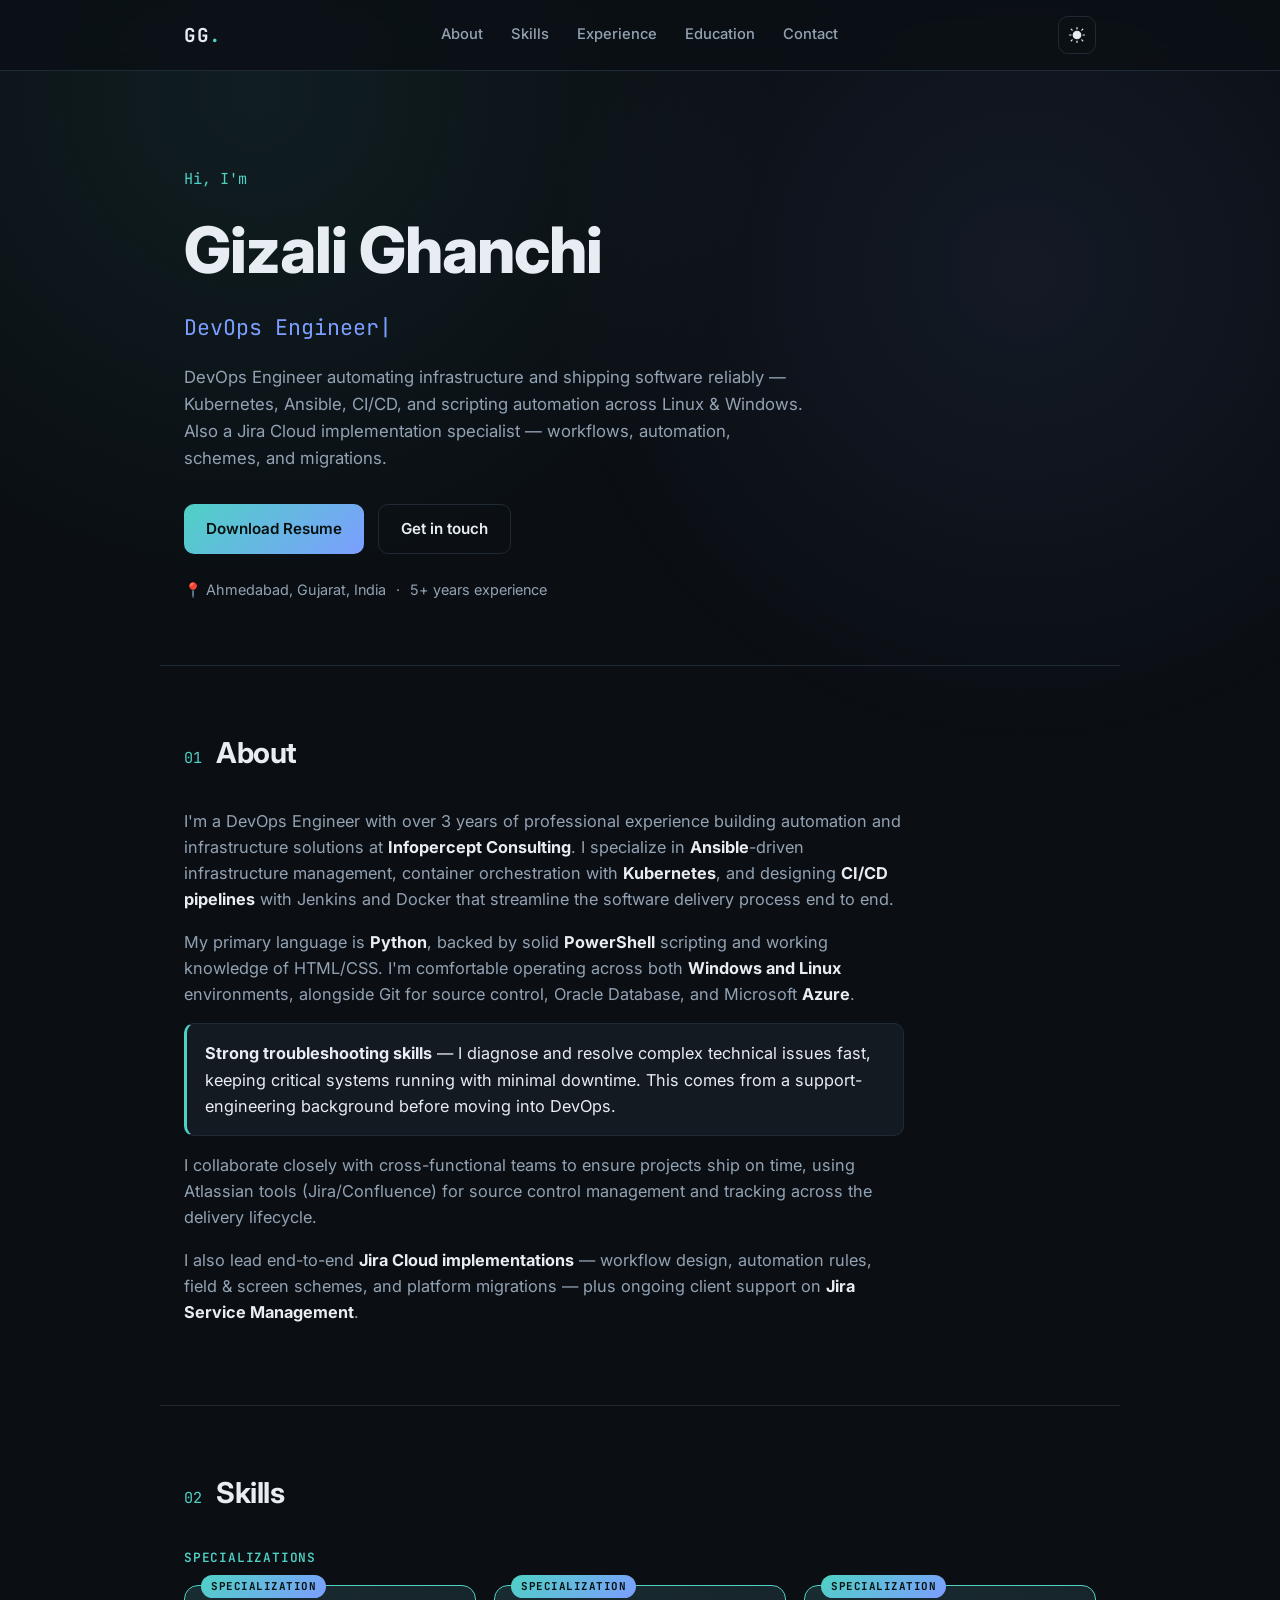
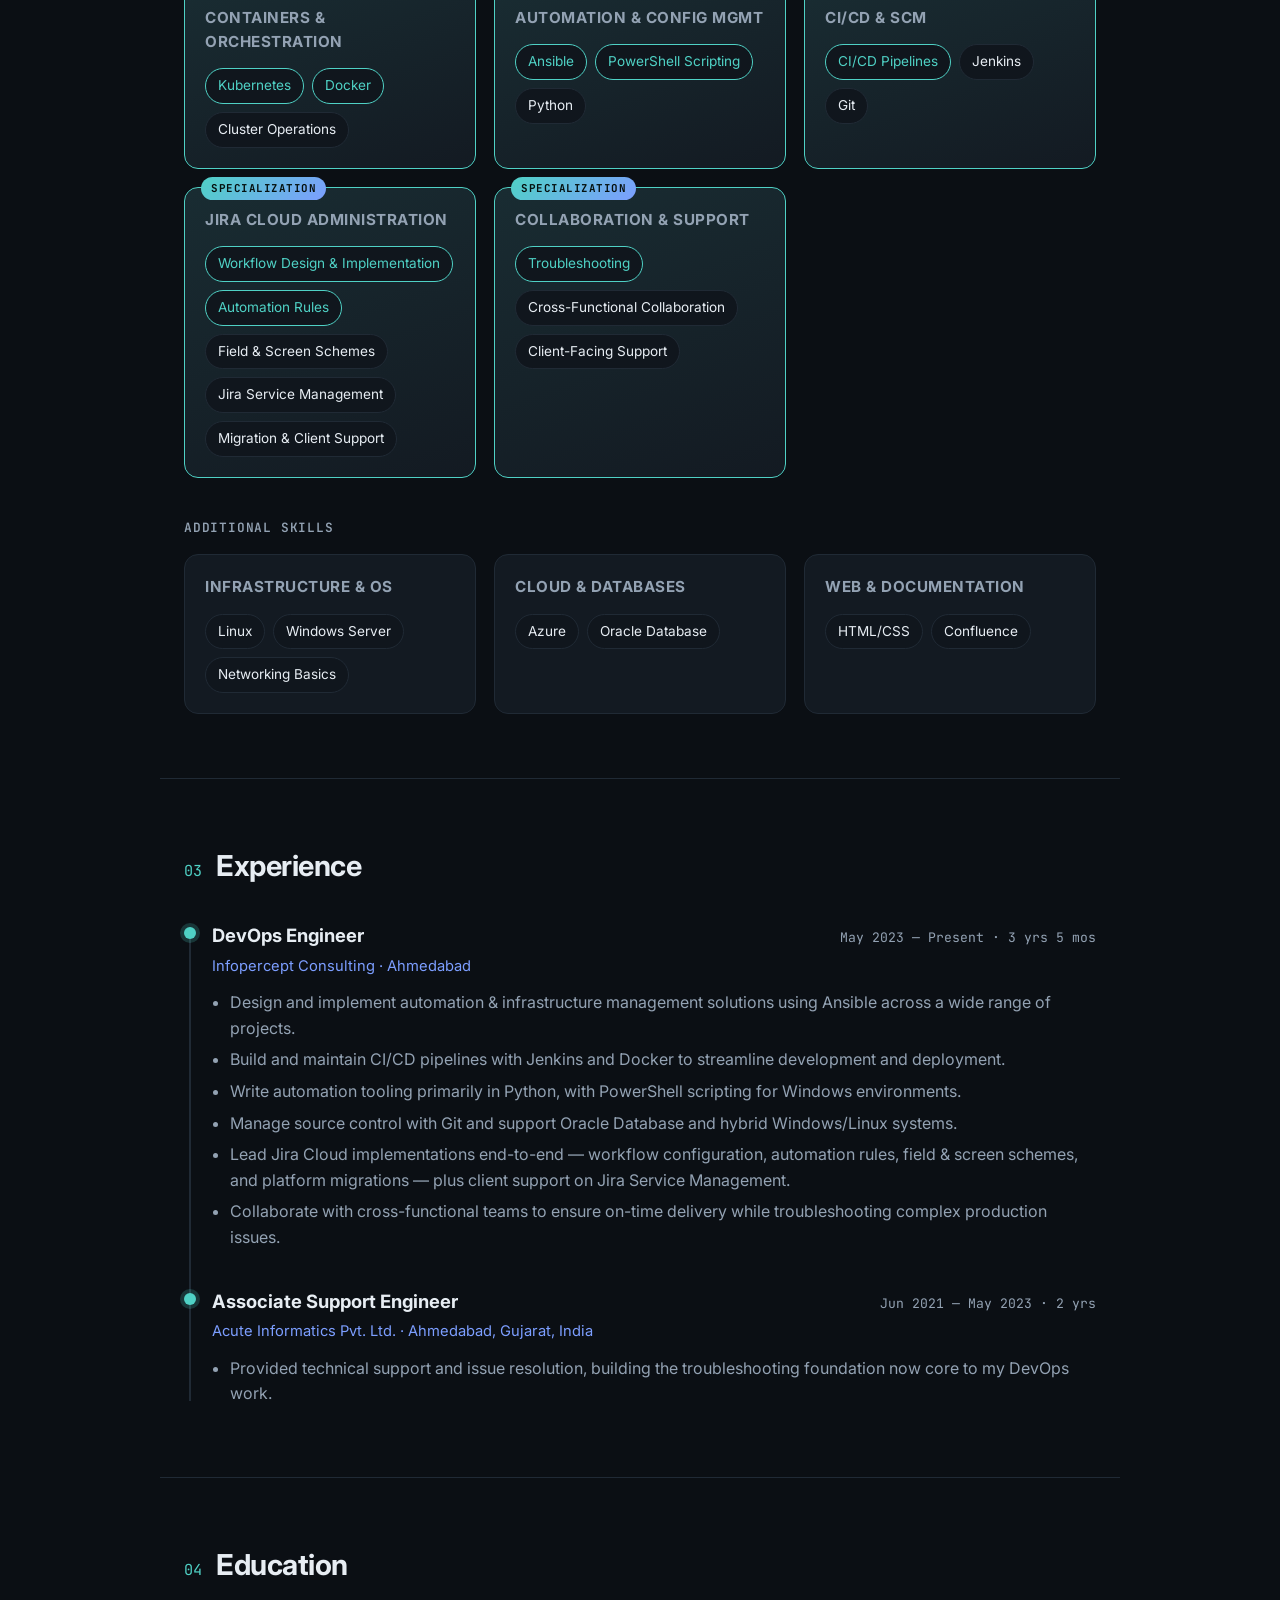
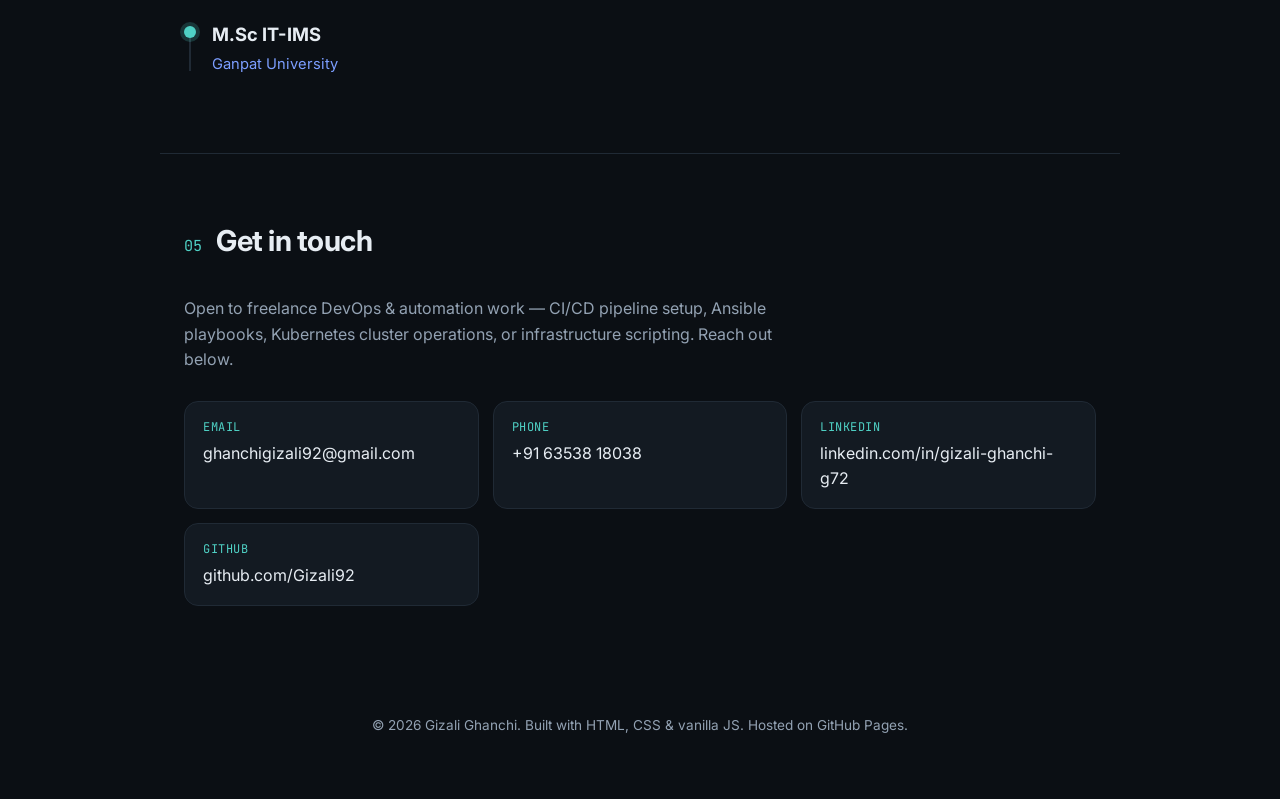
==== commit ff8b99e5: "Rebalance skills section into Specializations and Additional Skills Five cards now carry the Special" ====
--- a/index.html
+++ b/index.html
@@ -104,6 +104,58 @@
       <span class="section-num">02</span>
       <h2>Skills</h2>
     </div>
+    <h3 class="skills-subhead">Specializations</h3>
+    <div class="skills-grid skills-grid-featured">
+      <div class="skill-card skill-card-featured reveal">
+        <div class="skill-card-badge">Specialization</div>
+        <h3>Containers &amp; Orchestration</h3>
+        <div class="pills">
+          <span class="pill pill-top">Kubernetes</span>
+          <span class="pill pill-top">Docker</span>
+          <span class="pill">Cluster Operations</span>
+        </div>
+      </div>
+      <div class="skill-card skill-card-featured reveal">
+        <div class="skill-card-badge">Specialization</div>
+        <h3>Automation &amp; Config Mgmt</h3>
+        <div class="pills">
+          <span class="pill pill-top">Ansible</span>
+          <span class="pill pill-top">PowerShell Scripting</span>
+          <span class="pill">Python</span>
+        </div>
+      </div>
+      <div class="skill-card skill-card-featured reveal">
+        <div class="skill-card-badge">Specialization</div>
+        <h3>CI/CD &amp; SCM</h3>
+        <div class="pills">
+          <span class="pill pill-top">CI/CD Pipelines</span>
+          <span class="pill">Jenkins</span>
+          <span class="pill">Git</span>
+        </div>
+      </div>
+      <div class="skill-card skill-card-featured reveal">
+        <div class="skill-card-badge">Specialization</div>
+        <h3>Jira Cloud Administration</h3>
+        <div class="pills">
+          <span class="pill pill-top">Workflow Design &amp; Implementation</span>
+          <span class="pill pill-top">Automation Rules</span>
+          <span class="pill">Field &amp; Screen Schemes</span>
+          <span class="pill">Jira Service Management</span>
+          <span class="pill">Migration &amp; Client Support</span>
+        </div>
+      </div>
+      <div class="skill-card skill-card-featured reveal">
+        <div class="skill-card-badge">Specialization</div>
+        <h3>Collaboration &amp; Support</h3>
+        <div class="pills">
+          <span class="pill pill-top">Troubleshooting</span>
+          <span class="pill">Cross-Functional Collaboration</span>
+          <span class="pill">Client-Facing Support</span>
+        </div>
+      </div>
+    </div>
+
+    <h3 class="skills-subhead skills-subhead-secondary">Additional Skills</h3>
     <div class="skills-grid">
       <div class="skill-card reveal">
         <h3>Infrastructure &amp; OS</h3>
@@ -114,54 +166,17 @@
         </div>
       </div>
       <div class="skill-card reveal">
-        <h3>Containers &amp; Orchestration</h3>
-        <div class="pills">
-          <span class="pill pill-top">Kubernetes</span>
-          <span class="pill">Docker</span>
-        </div>
-      </div>
-      <div class="skill-card reveal">
-        <h3>Automation &amp; Config Mgmt</h3>
-        <div class="pills">
-          <span class="pill pill-top">Ansible</span>
-          <span class="pill pill-top">PowerShell Scripting</span>
-          <span class="pill">Python</span>
-        </div>
-      </div>
-      <div class="skill-card reveal">
-        <h3>CI/CD &amp; SCM</h3>
-        <div class="pills">
-          <span class="pill">Jenkins</span>
-          <span class="pill">Git</span>
-          <span class="pill">CI/CD Pipelines</span>
-        </div>
-      </div>
-      <div class="skill-card reveal">
         <h3>Cloud &amp; Databases</h3>
         <div class="pills">
           <span class="pill">Azure</span>
           <span class="pill">Oracle Database</span>
         </div>
       </div>
-      <div class="skill-card skill-card-featured reveal">
-        <div class="skill-card-badge">Specialization</div>
-        <h3>Jira Cloud Administration</h3>
-        <div class="pills">
-          <span class="pill pill-top">Workflow Design &amp; Implementation</span>
-          <span class="pill pill-top">Automation Rules</span>
-          <span class="pill pill-top">Field Schemes</span>
-          <span class="pill pill-top">Screen Schemes</span>
-          <span class="pill pill-top">Jira Service Management</span>
-          <span class="pill pill-top">Migration</span>
-          <span class="pill">Client Support</span>
+      <div class="skill-card reveal">
+        <h3>Web &amp; Documentation</h3>
+        <div class="pills">
+          <span class="pill">HTML/CSS</span>
           <span class="pill">Confluence</span>
-        </div>
-      </div>
-      <div class="skill-card reveal">
-        <h3>Collaboration &amp; Support</h3>
-        <div class="pills">
-          <span class="pill">HTML/CSS</span>
-          <span class="pill">Troubleshooting</span>
         </div>
       </div>
     </div>
--- a/style.css
+++ b/style.css
@@ -245,10 +245,30 @@
 }
 
 /* Skills */
+.skills-subhead {
+  font-family: var(--mono);
+  font-size: .8rem;
+  font-weight: 600;
+  text-transform: uppercase;
+  letter-spacing: .8px;
+  color: var(--accent);
+  margin: 0 0 16px;
+}
+
+.skills-subhead-secondary {
+  margin-top: 40px;
+  color: var(--text-dim);
+}
+
 .skills-grid {
   display: grid;
   grid-template-columns: repeat(auto-fit, minmax(230px, 1fr));
+  align-items: stretch;
   gap: 18px;
+}
+
+.skills-grid-featured {
+  grid-template-columns: repeat(auto-fit, minmax(220px, 1fr));
 }
 
 .skill-card {
@@ -256,6 +276,9 @@
   border: 1px solid var(--border);
   border-radius: var(--radius);
   padding: 20px;
+  display: flex;
+  flex-direction: column;
+  justify-content: flex-start;
   transition: transform .2s ease, border-color .2s ease;
 }
 
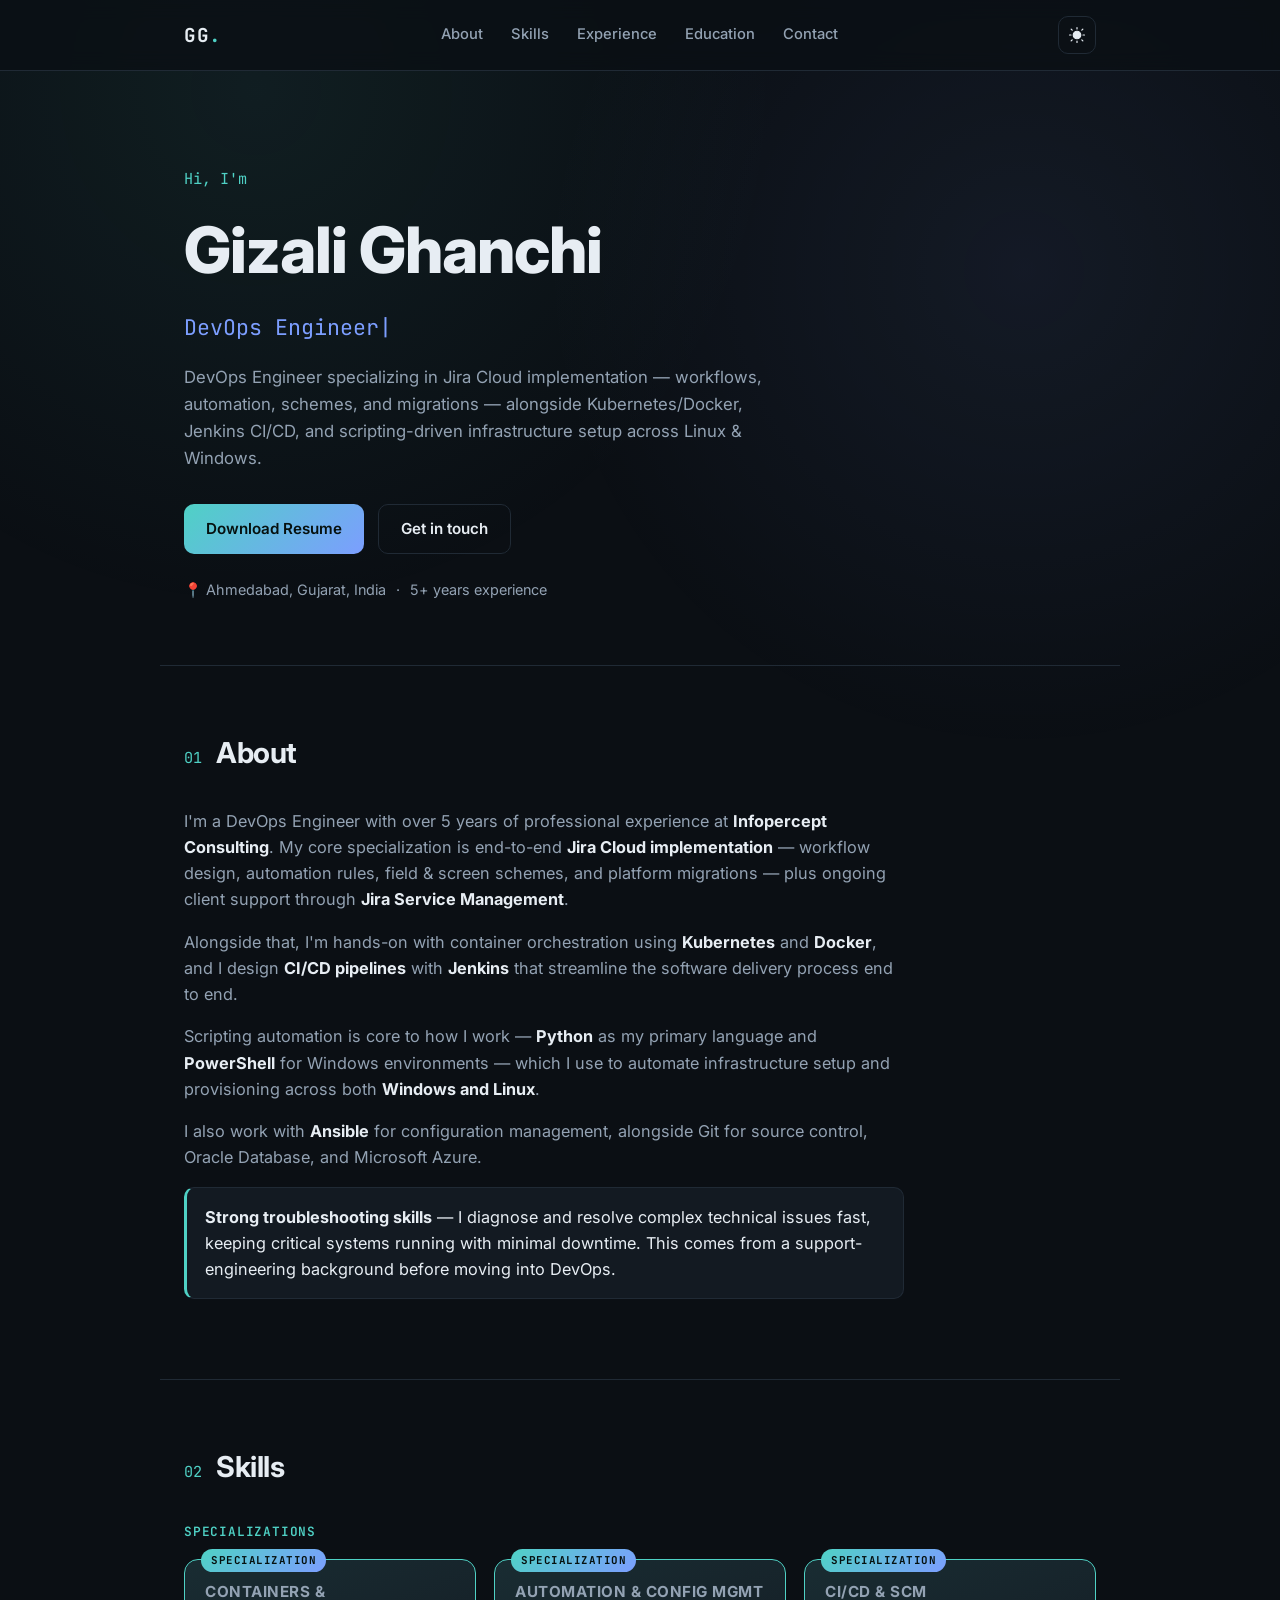
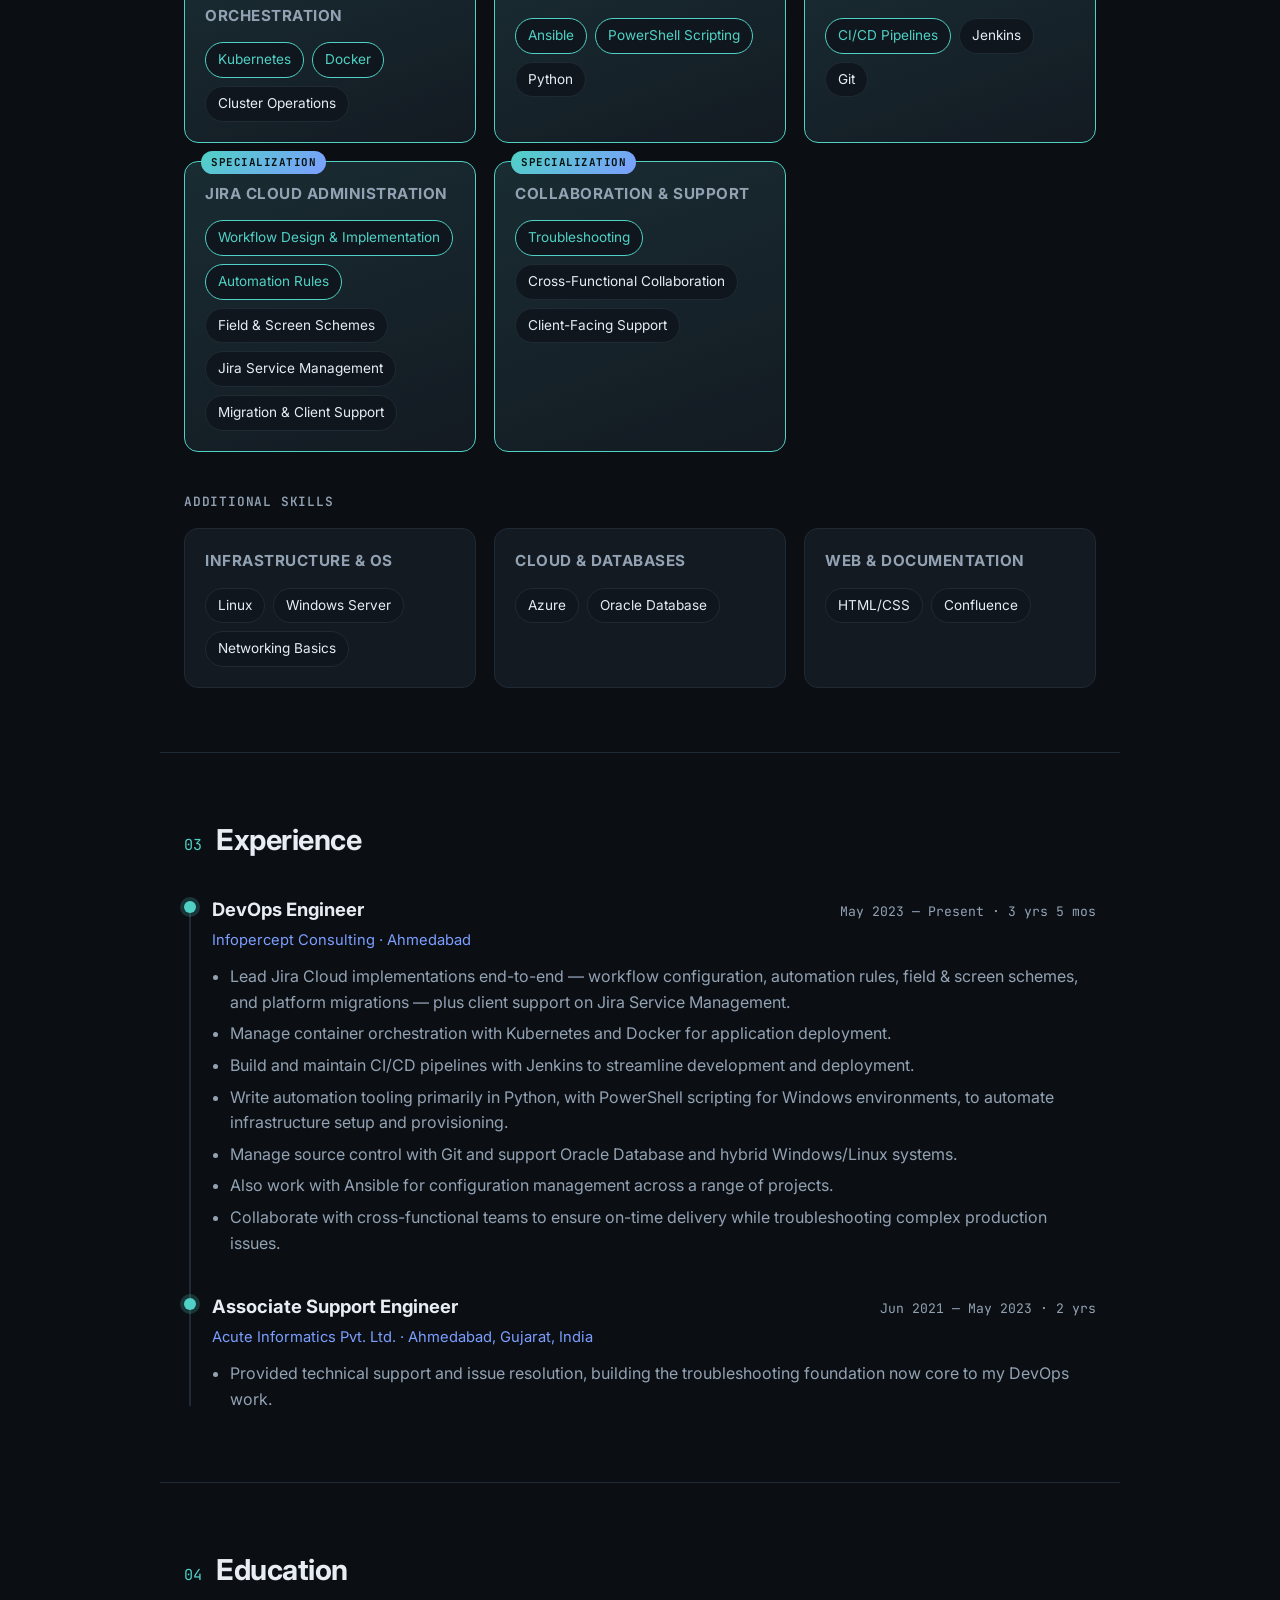
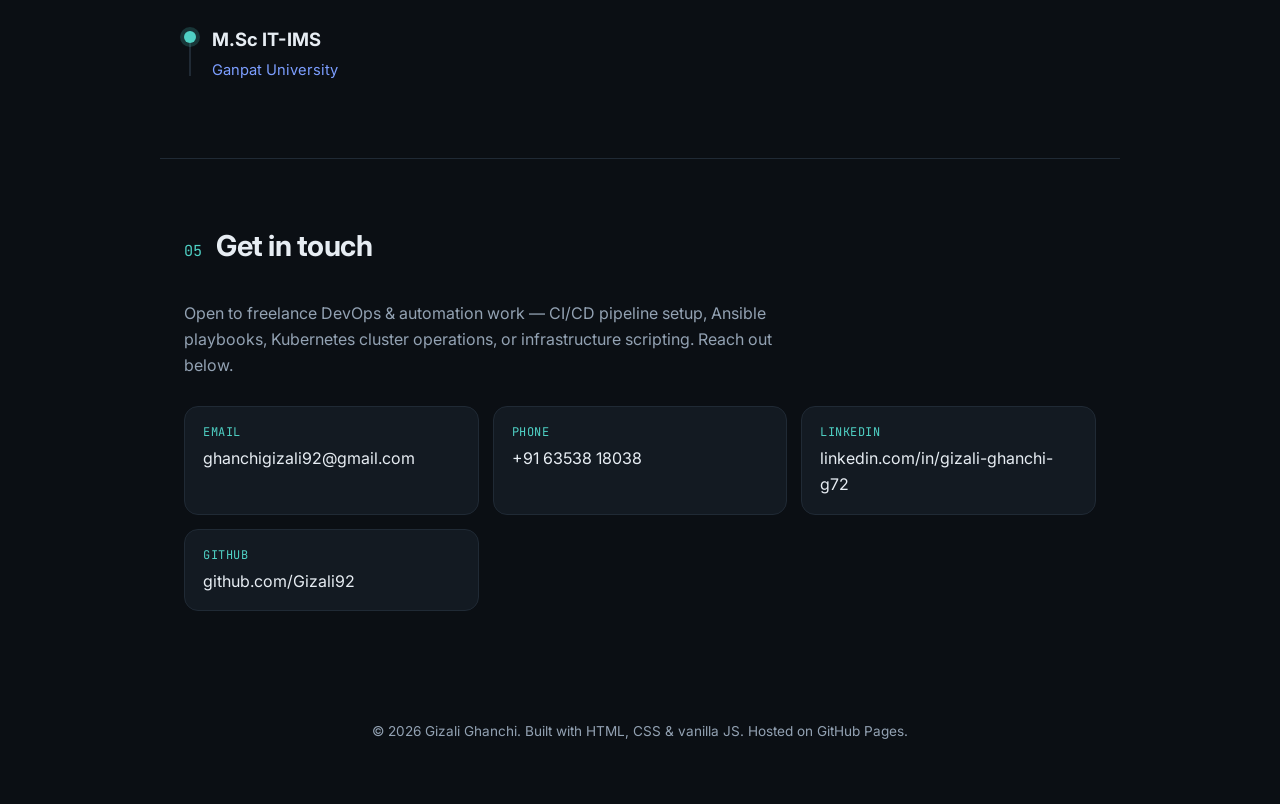
==== commit 139648cb: "Reorder About/hero/experience around Jira Cloud as core specialization Lead with Jira Cloud implemen" ====
--- a/index.html
+++ b/index.html
@@ -4,7 +4,7 @@
 <meta charset="UTF-8">
 <meta name="viewport" content="width=device-width, initial-scale=1.0">
 <title>Gizali Ghanchi — DevOps Engineer</title>
-<meta name="description" content="Gizali Ghanchi — DevOps Engineer specializing in Kubernetes, Ansible, CI/CD and infrastructure automation.">
+<meta name="description" content="Gizali Ghanchi — DevOps Engineer specializing in Jira Cloud implementation, Kubernetes/Docker, Jenkins CI/CD, and scripting-driven infrastructure automation.">
 <link rel="icon" href="data:,">
 <link rel="preconnect" href="https://fonts.googleapis.com">
 <link rel="preconnect" href="https://fonts.gstatic.com" crossorigin>
@@ -46,9 +46,9 @@
         <span class="typed" id="typed"></span><span class="cursor">|</span>
       </p>
       <p class="tagline reveal">
-        DevOps Engineer automating infrastructure and shipping software reliably —
-        Kubernetes, Ansible, CI/CD, and scripting automation across Linux &amp; Windows.
-        Also a Jira Cloud implementation specialist — workflows, automation, schemes, and migrations.
+        DevOps Engineer specializing in Jira Cloud implementation — workflows, automation,
+        schemes, and migrations — alongside Kubernetes/Docker, Jenkins CI/CD, and
+        scripting-driven infrastructure setup across Linux &amp; Windows.
       </p>
       <div class="hero-actions reveal">
         <a href="assets/resume.pdf" class="btn btn-primary" download>Download Resume</a>
@@ -69,32 +69,30 @@
     </div>
     <div class="about-grid reveal">
       <p>
-        I'm a DevOps Engineer with over 3 years of professional experience building automation
-        and infrastructure solutions at <strong>Infopercept Consulting</strong>. I specialize in
-        <strong>Ansible</strong>-driven infrastructure management, container orchestration with
-        <strong>Kubernetes</strong>, and designing <strong>CI/CD pipelines</strong> with Jenkins and
-        Docker that streamline the software delivery process end to end.
-      </p>
-      <p>
-        My primary language is <strong>Python</strong>, backed by solid <strong>PowerShell</strong>
-        scripting and working knowledge of HTML/CSS. I'm comfortable operating across both
-        <strong>Windows and Linux</strong> environments, alongside Git for source control, Oracle
-        Database, and Microsoft <strong>Azure</strong>.
+        I'm a DevOps Engineer with over 5 years of professional experience at
+        <strong>Infopercept Consulting</strong>. My core specialization is end-to-end
+        <strong>Jira Cloud implementation</strong> — workflow design, automation rules, field
+        &amp; screen schemes, and platform migrations — plus ongoing client support through
+        <strong>Jira Service Management</strong>.
+      </p>
+      <p>
+        Alongside that, I'm hands-on with container orchestration using <strong>Kubernetes</strong>
+        and <strong>Docker</strong>, and I design <strong>CI/CD pipelines</strong> with
+        <strong>Jenkins</strong> that streamline the software delivery process end to end.
+      </p>
+      <p>
+        Scripting automation is core to how I work — <strong>Python</strong> as my primary
+        language and <strong>PowerShell</strong> for Windows environments — which I use to
+        automate infrastructure setup and provisioning across both <strong>Windows and Linux</strong>.
+      </p>
+      <p>
+        I also work with <strong>Ansible</strong> for configuration management, alongside Git for
+        source control, Oracle Database, and Microsoft Azure.
       </p>
       <p class="highlight-box">
         <strong>Strong troubleshooting skills</strong> — I diagnose and resolve complex technical
         issues fast, keeping critical systems running with minimal downtime. This comes from a
         support-engineering background before moving into DevOps.
-      </p>
-      <p>
-        I collaborate closely with cross-functional teams to ensure projects ship on time, using
-        Atlassian tools (Jira/Confluence) for source control management and tracking across the
-        delivery lifecycle.
-      </p>
-      <p>
-        I also lead end-to-end <strong>Jira Cloud implementations</strong> — workflow design,
-        automation rules, field &amp; screen schemes, and platform migrations — plus ongoing
-        client support on <strong>Jira Service Management</strong>.
       </p>
     </div>
   </section>
@@ -197,11 +195,12 @@
           </div>
           <p class="timeline-org">Infopercept Consulting · Ahmedabad</p>
           <ul>
-            <li>Design and implement automation &amp; infrastructure management solutions using Ansible across a wide range of projects.</li>
-            <li>Build and maintain CI/CD pipelines with Jenkins and Docker to streamline development and deployment.</li>
-            <li>Write automation tooling primarily in Python, with PowerShell scripting for Windows environments.</li>
+            <li>Lead Jira Cloud implementations end-to-end — workflow configuration, automation rules, field &amp; screen schemes, and platform migrations — plus client support on Jira Service Management.</li>
+            <li>Manage container orchestration with Kubernetes and Docker for application deployment.</li>
+            <li>Build and maintain CI/CD pipelines with Jenkins to streamline development and deployment.</li>
+            <li>Write automation tooling primarily in Python, with PowerShell scripting for Windows environments, to automate infrastructure setup and provisioning.</li>
             <li>Manage source control with Git and support Oracle Database and hybrid Windows/Linux systems.</li>
-            <li>Lead Jira Cloud implementations end-to-end — workflow configuration, automation rules, field &amp; screen schemes, and platform migrations — plus client support on Jira Service Management.</li>
+            <li>Also work with Ansible for configuration management across a range of projects.</li>
             <li>Collaborate with cross-functional teams to ensure on-time delivery while troubleshooting complex production issues.</li>
           </ul>
         </div>
